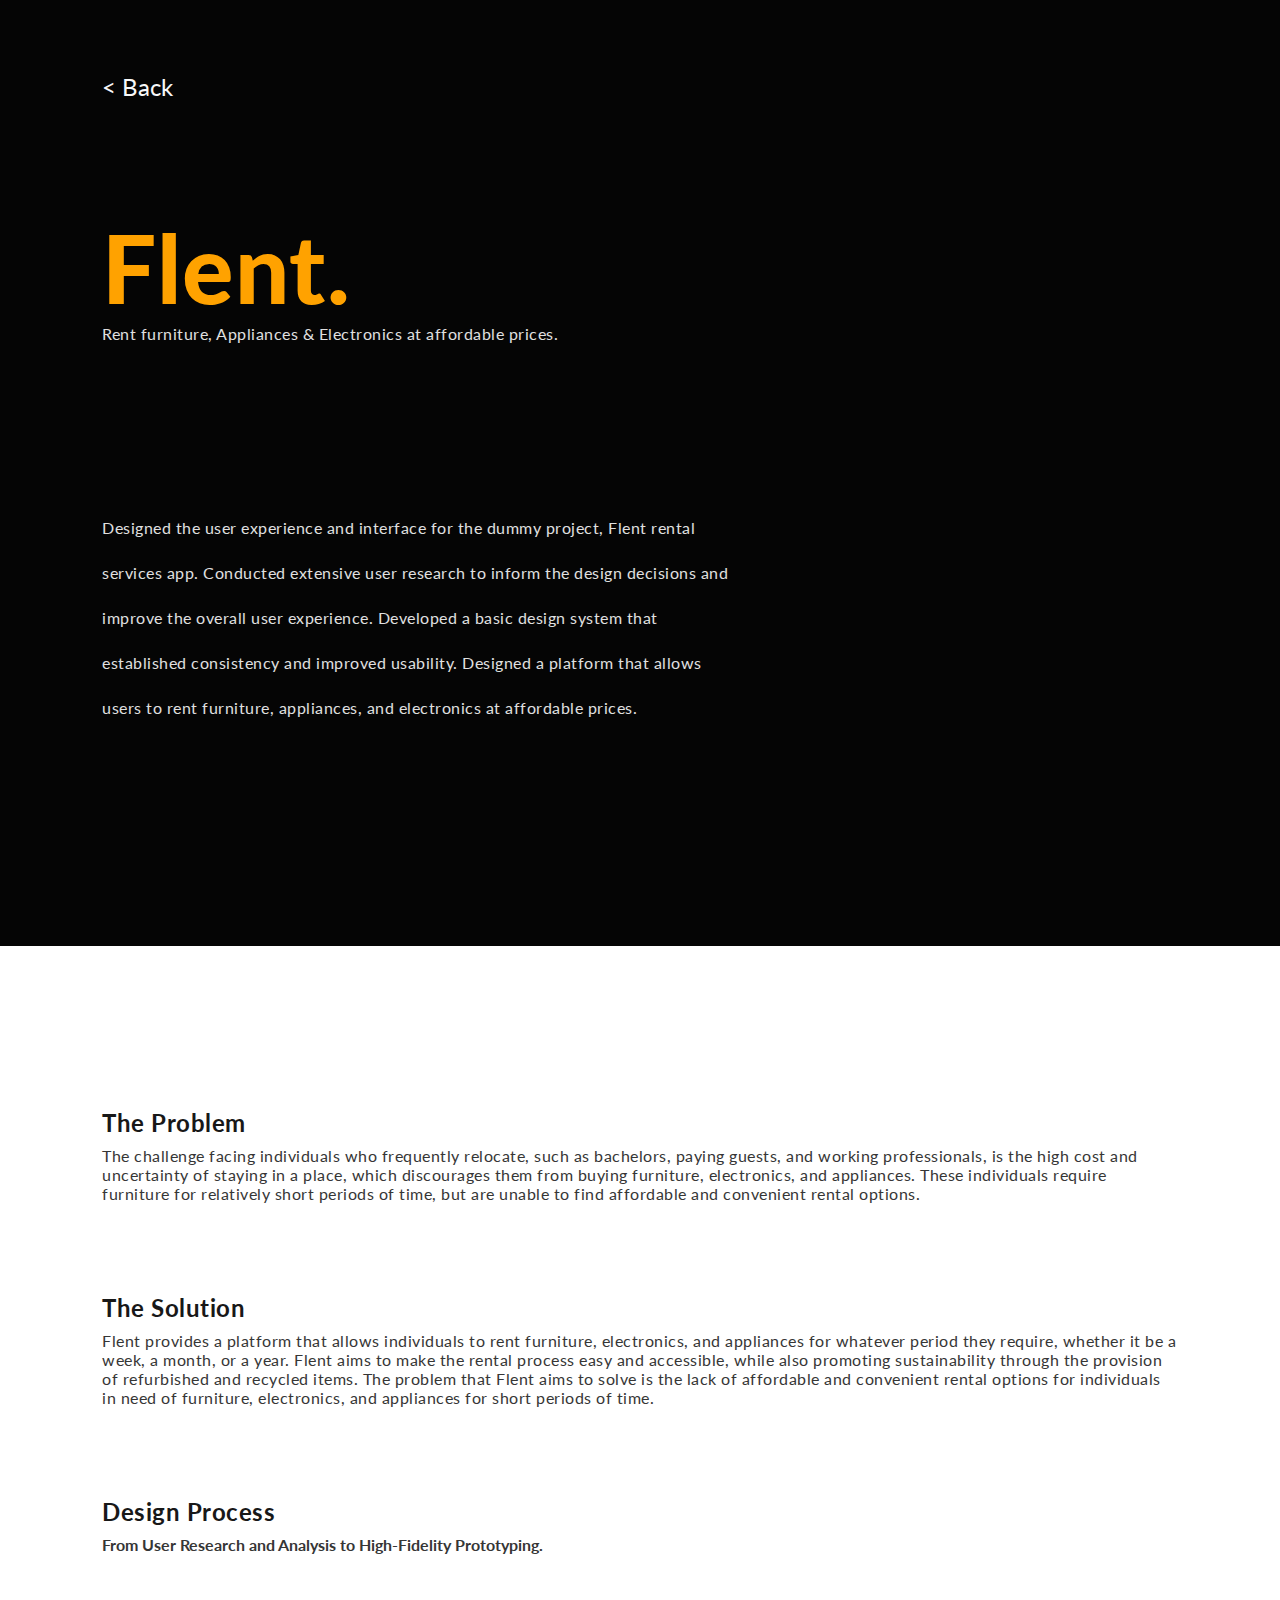
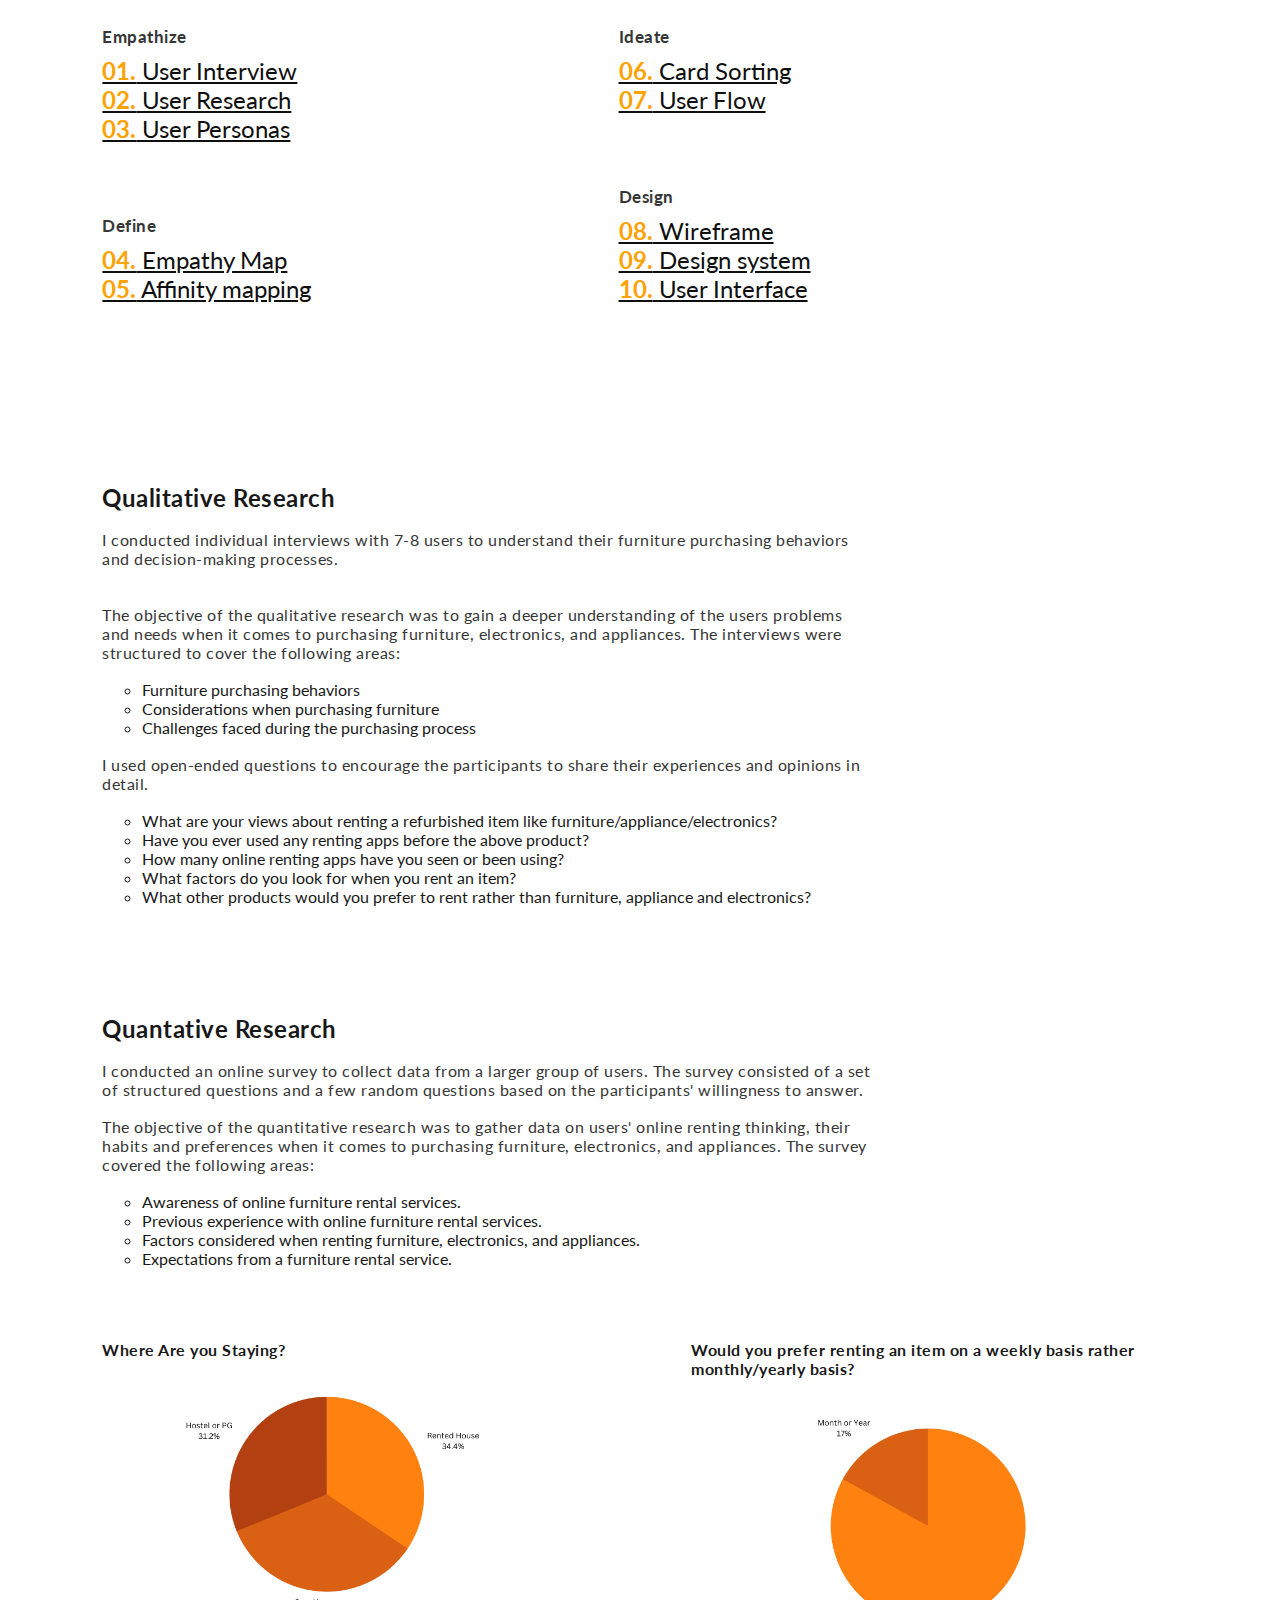
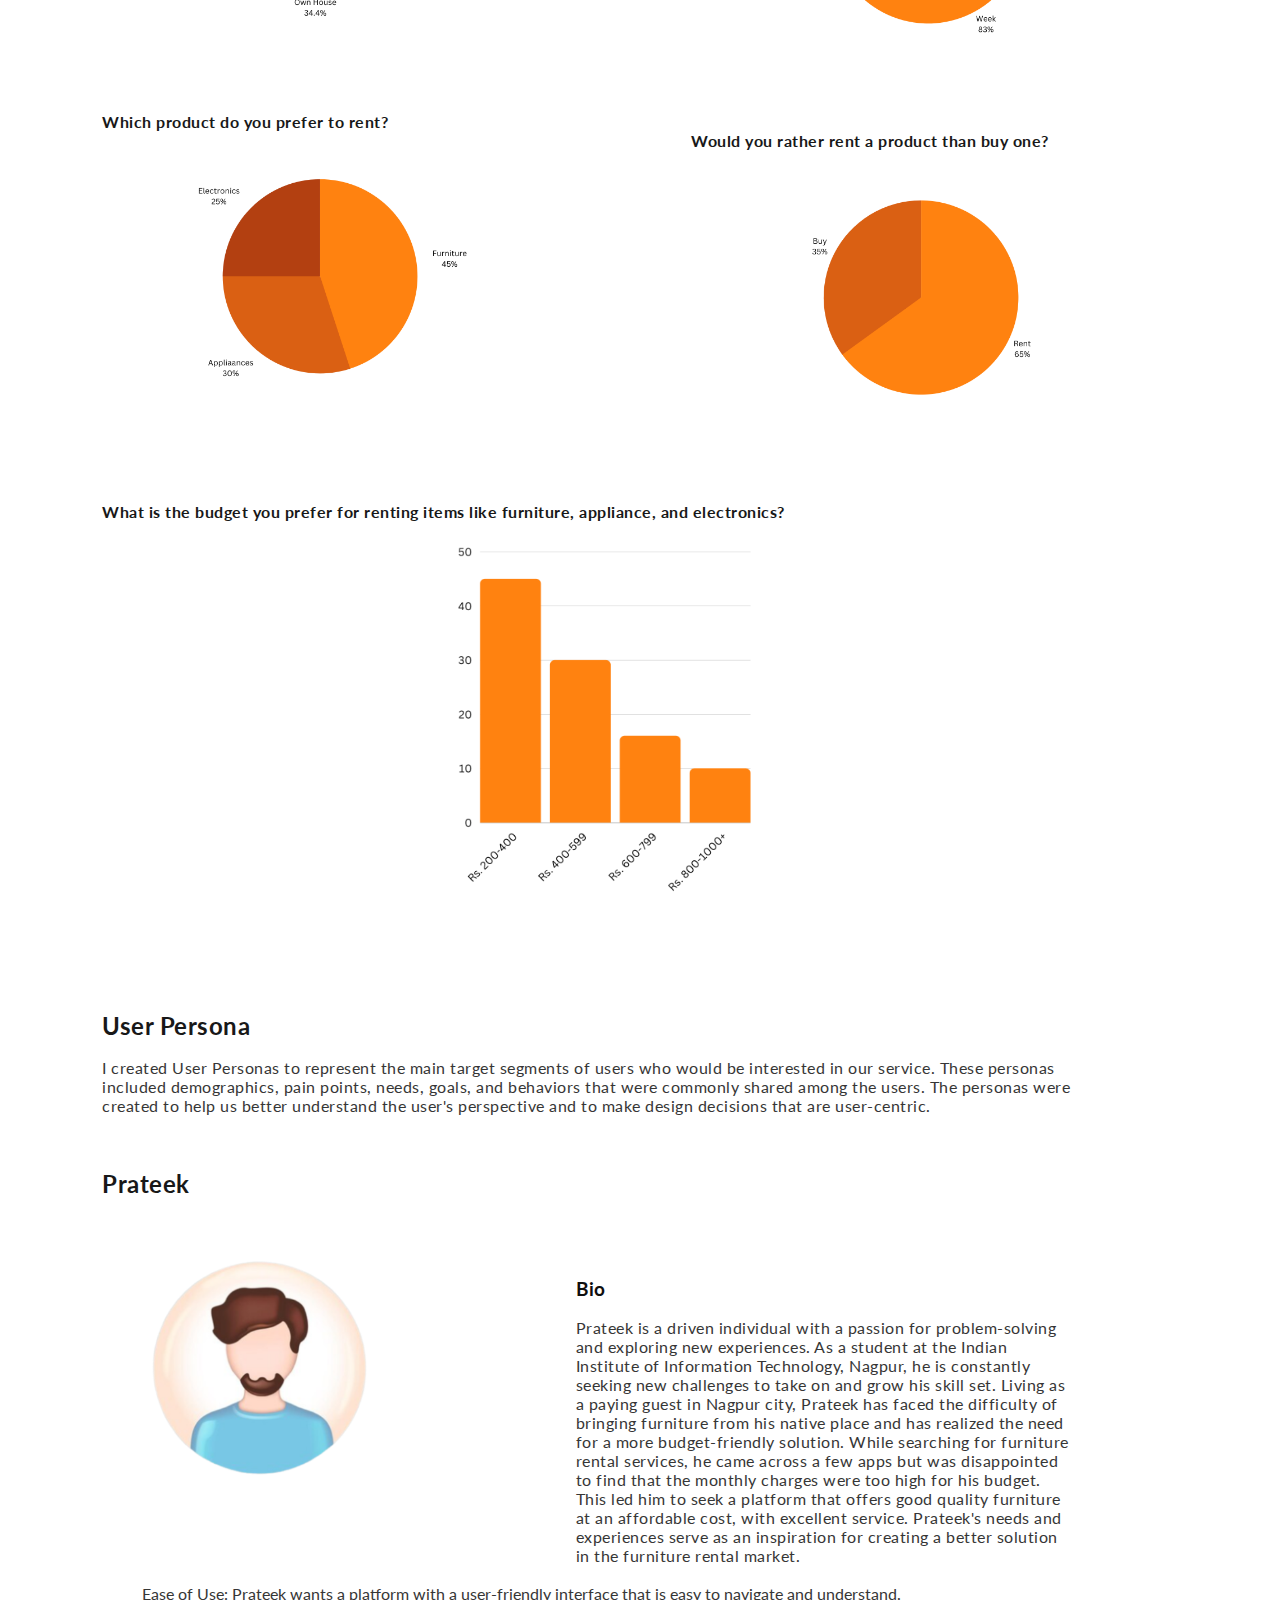
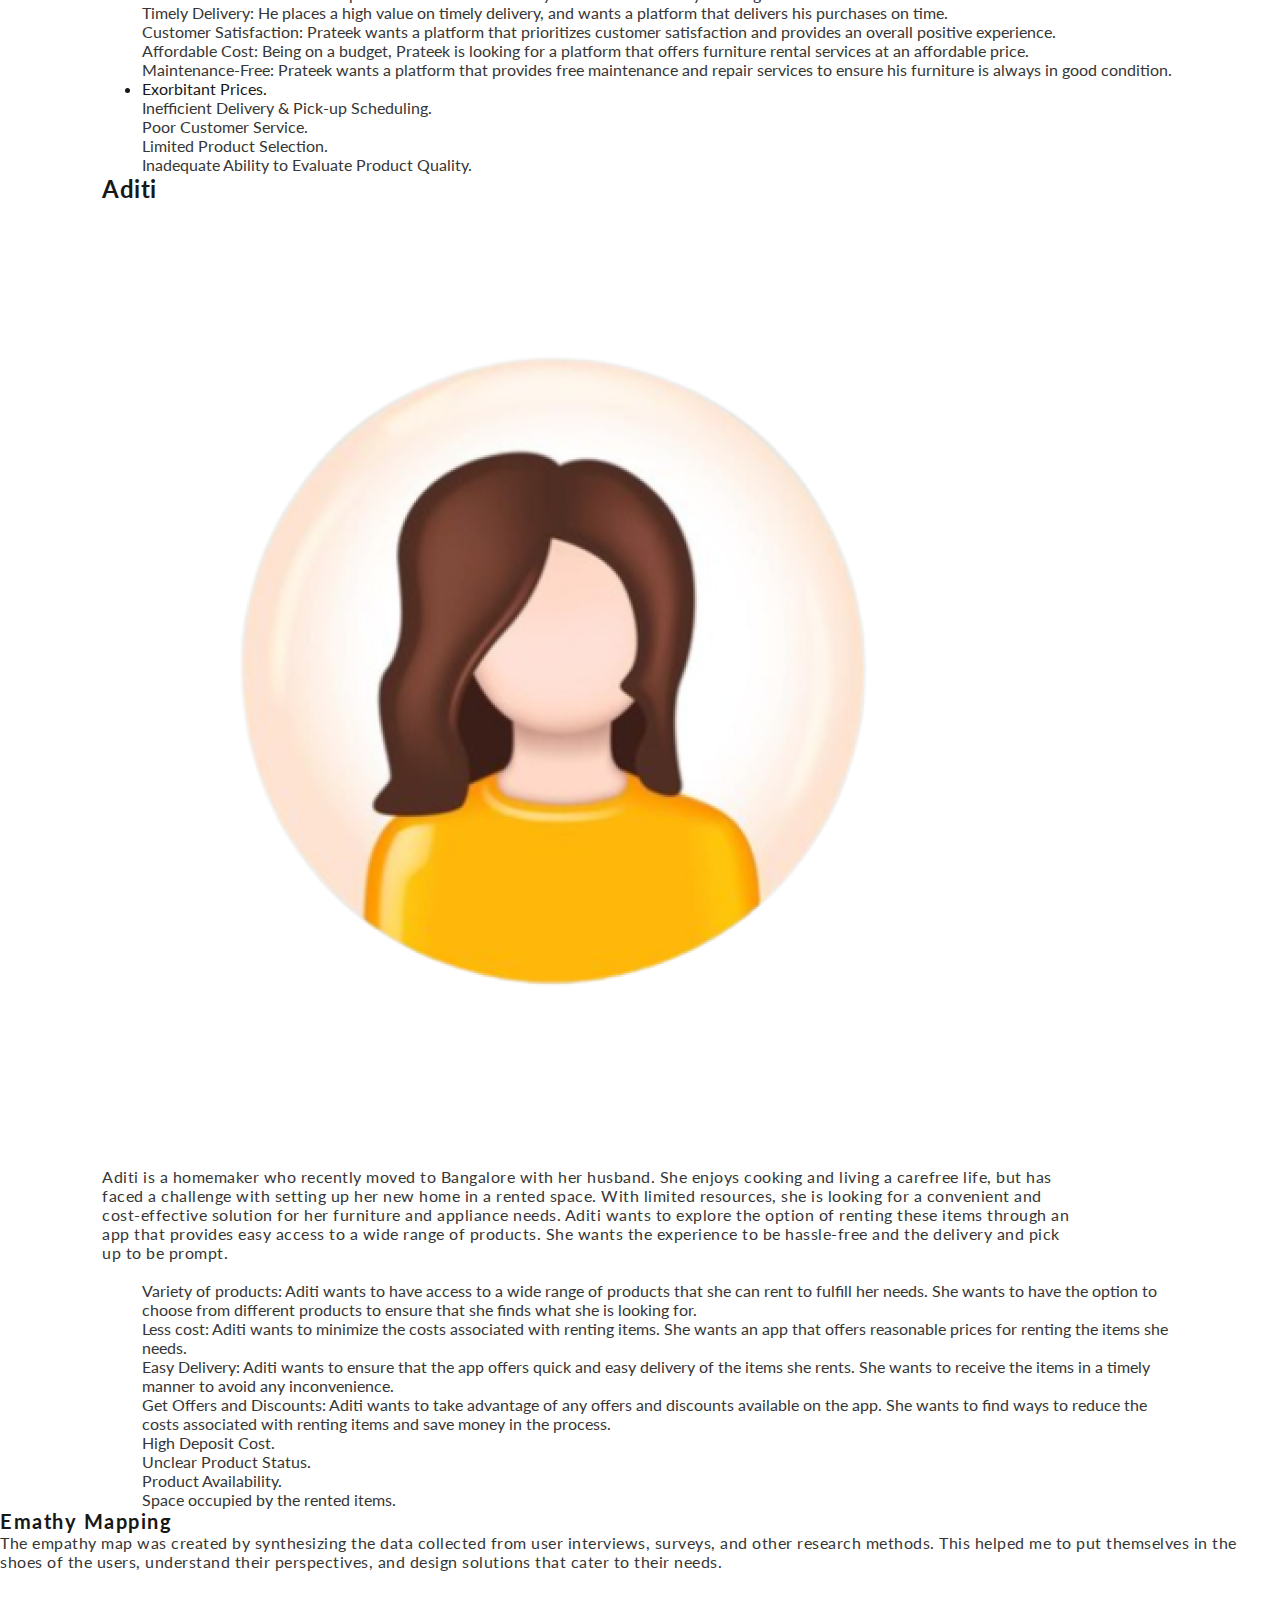
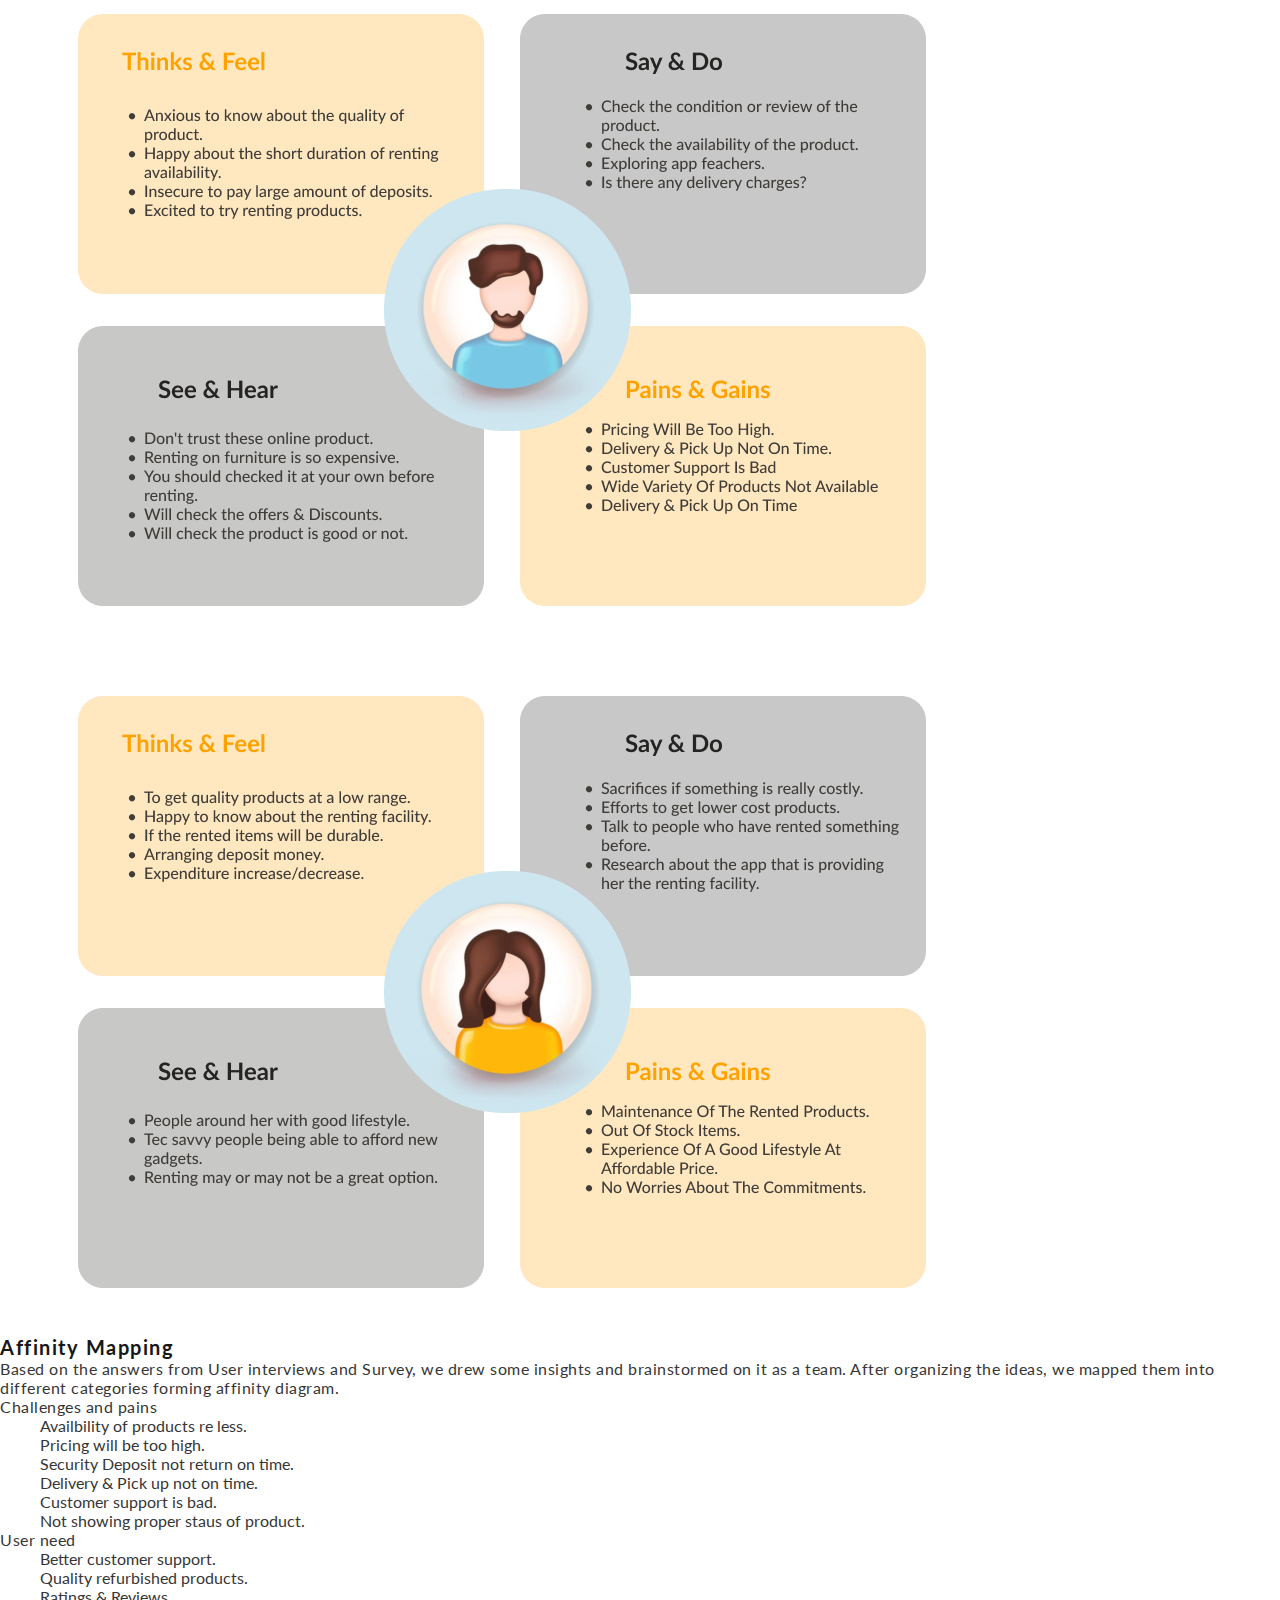
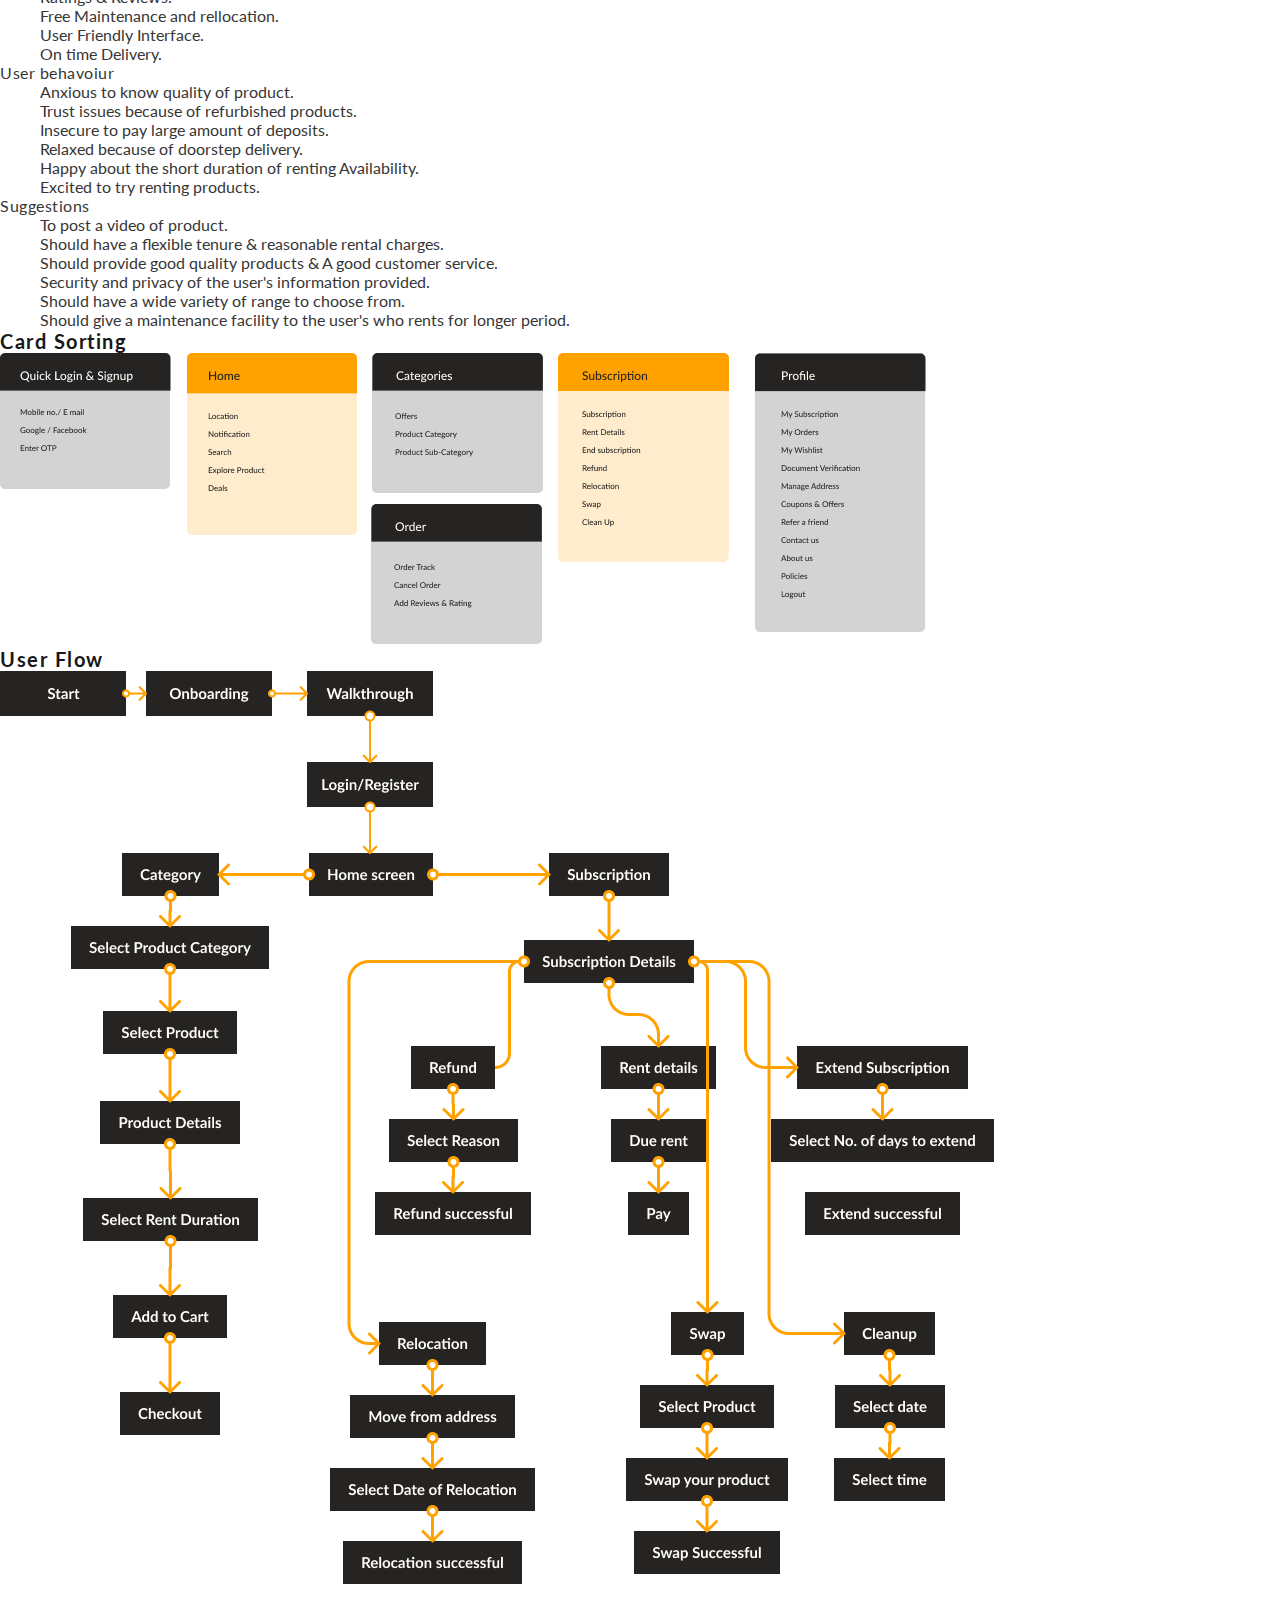
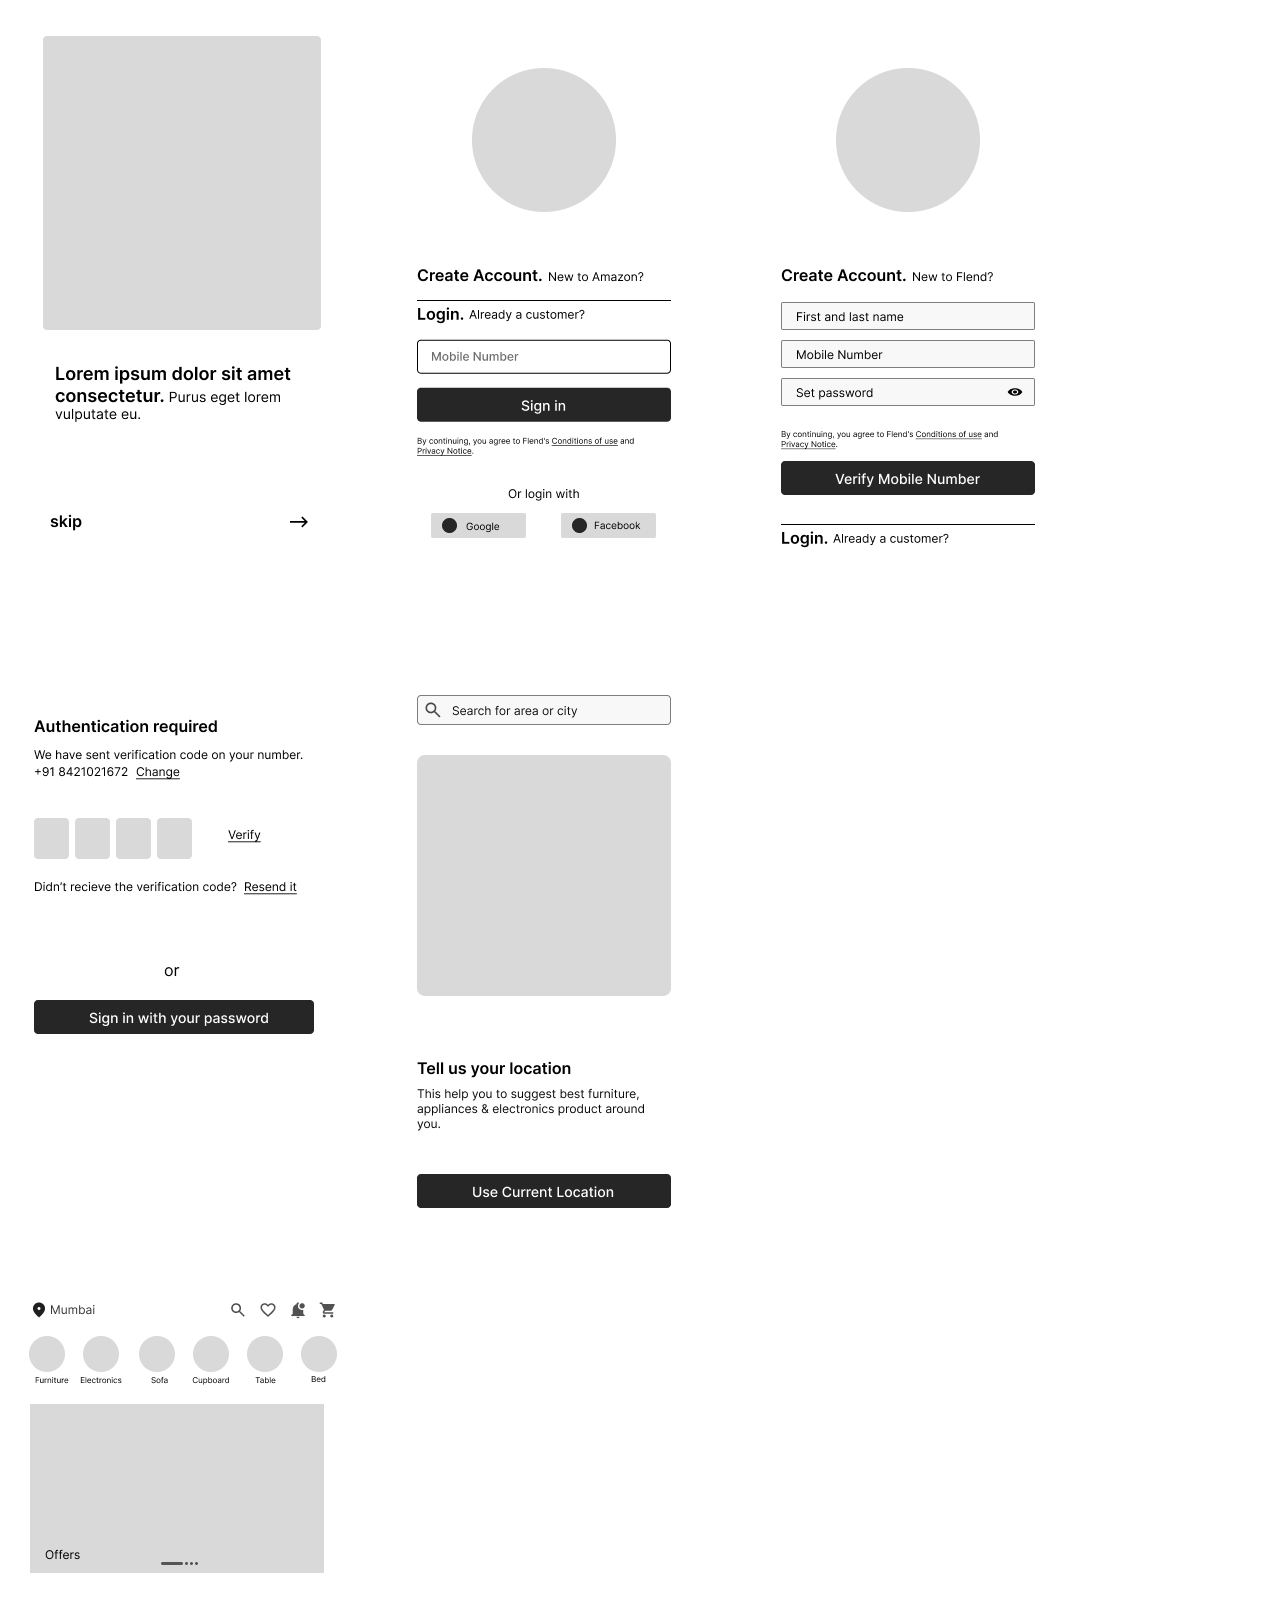
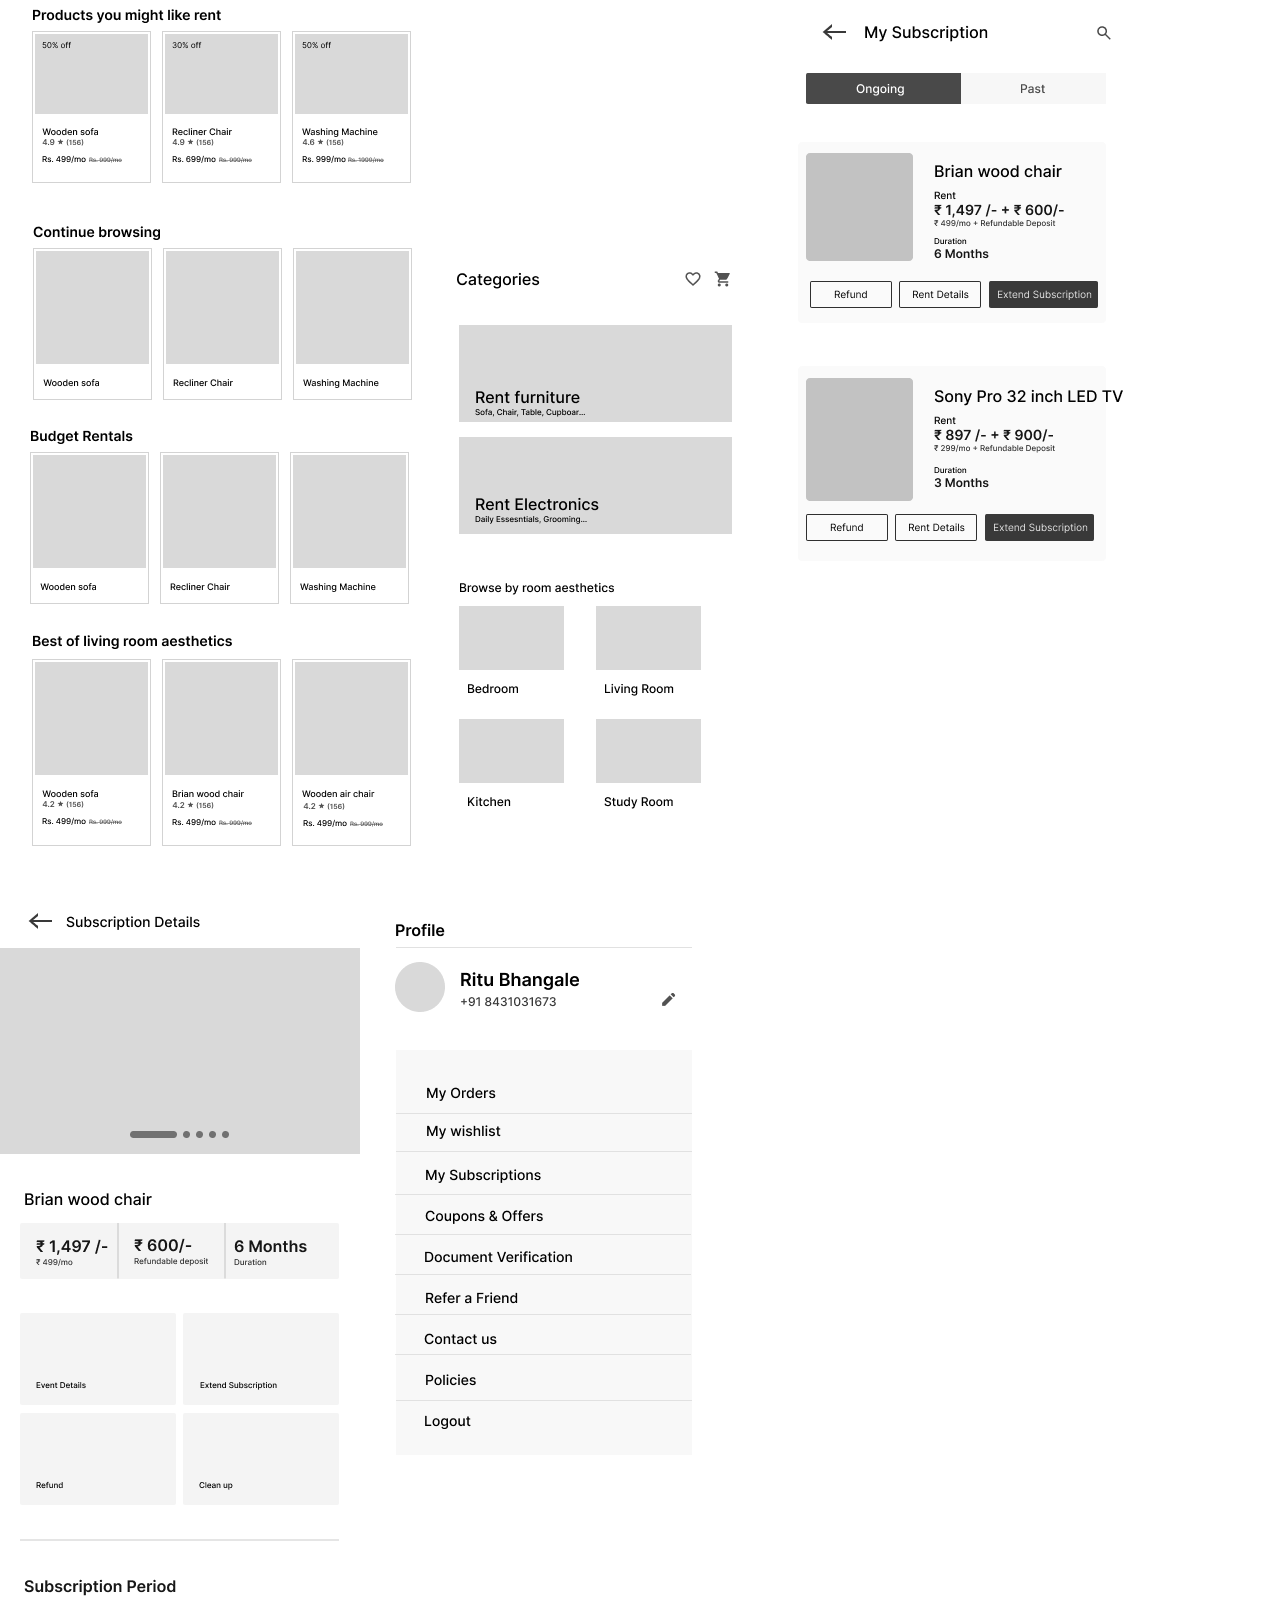
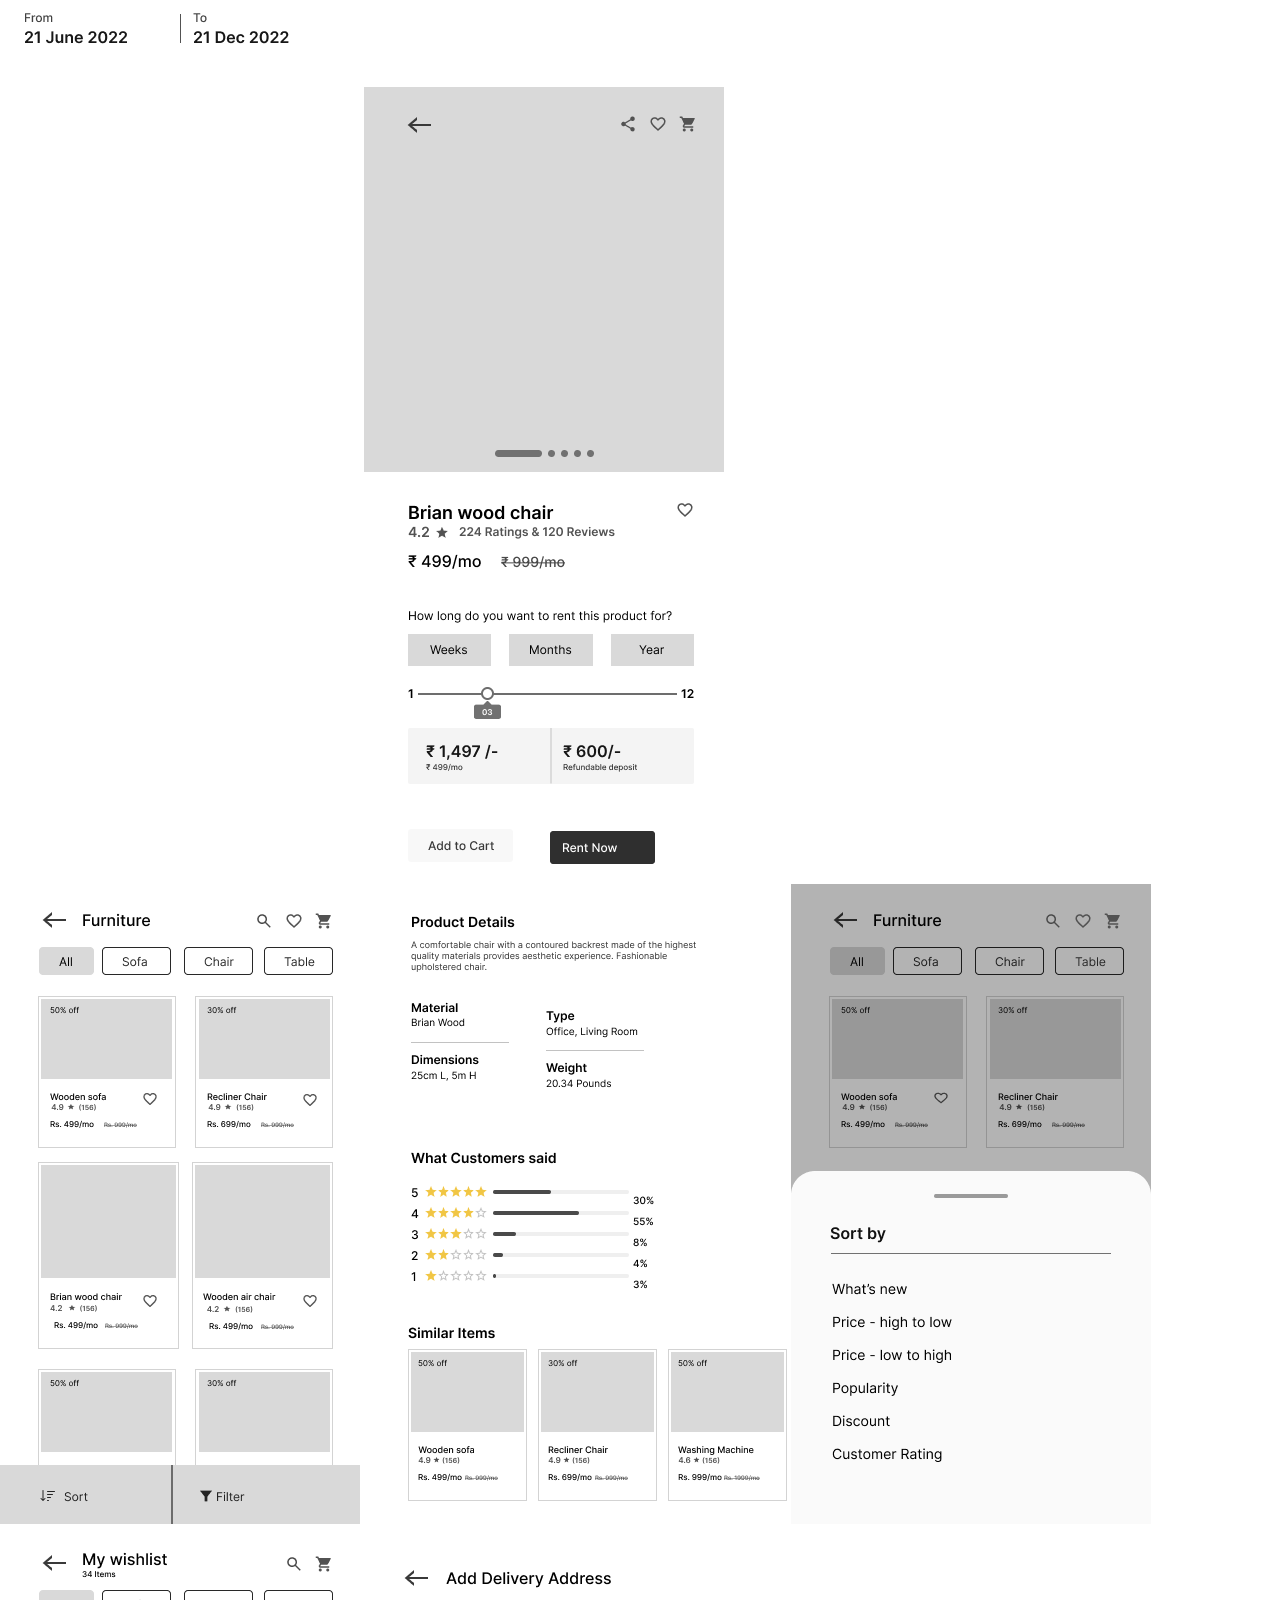
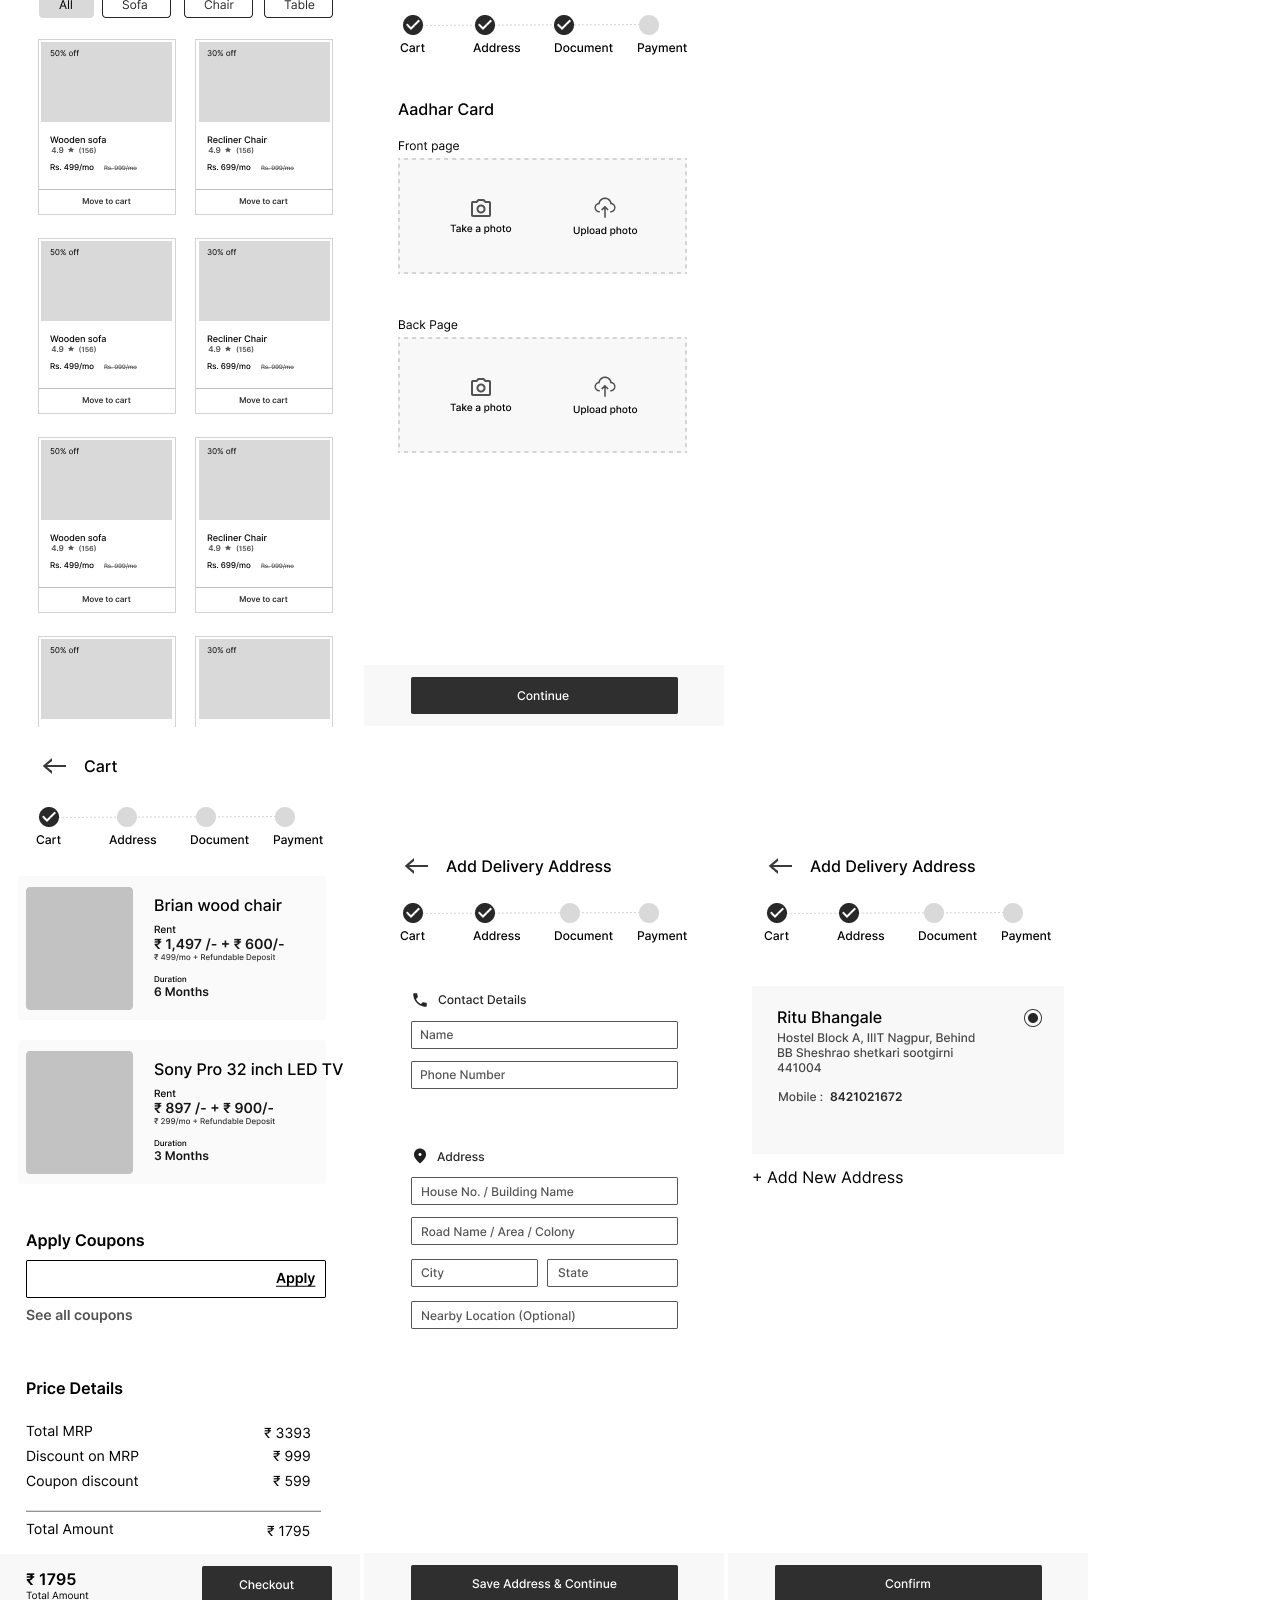
==== flent.html @ 94f2632c "Initial" ====
<!DOCTYPE html>
<html lang="en">
  <head>
    <meta charset="UTF-8" />
    <meta http-equiv="X-UA-Compatible" content="IE=edge" />
    <meta name="viewport" content="width=device-width, initial-scale=1.0" />
    <title>Flent</title>
    <link rel="stylesheet" href="flent.css">
  </head>
  <body>
    <div class="flent-intro">
      <a href="index.html"> < Back</a>
      <h1>Flent.</h1>
    <p>Rent furniture, Appliances & Electronics at affordable prices.</p>
    <p class="big-intro">
      Designed the user experience and interface for the dummy project, Flent
      rental services app. Conducted extensive user research to inform the
      design decisions and improve the overall user experience. Developed a
      basic design system that established consistency and improved usability.
      Designed a platform that allows users to rent furniture, appliances, and
      electronics at affordable prices.
    </p>
    </div>

    <div class="problem-statement">
      <h3>The Problem</h3>
      <p>
        The challenge facing individuals who frequently relocate, such as
        bachelors, paying guests, and working professionals, is the high cost
        and uncertainty of staying in a place, which discourages them from
        buying furniture, electronics, and appliances. These individuals require
        furniture for relatively short periods of time, but are unable to find
        affordable and convenient rental options.
      </p>
    </div>
    <div class="solution">
      <h3>The Solution</h3>
      <p>
        Flent provides a platform that allows individuals to rent furniture,
        electronics, and appliances for whatever period they require, whether it
        be a week, a month, or a year. Flent aims to make the rental process
        easy and accessible, while also promoting sustainability through the
        provision of refurbished and recycled items. The problem that Flent aims
        to solve is the lack of affordable and convenient rental options for
        individuals in need of furniture, electronics, and appliances for short
        periods of time.
      </p>
    </div>
    <div class="process">
      <h3>
        Design Process
      </h3>
      <h4>From User Research and Analysis to High-Fidelity
        Prototyping.</h4>

      <div class="process-in">
        <div class="process-left">
          <p>Empathize</p>
        <div class="empathize pro">
          <a href="#user-research"><span>01.</span> User Interview</a>
        <a href="#user-research"><span>02.</span> User Research</a>
        <a href="#user-persona"><span>03.</span> User Personas</a>
        </div>
        <p>Define</p>
        <div class="define pro">
          <a href="#empathy-map"><span>04.</span> Empathy Map</a>
        <a href="#affinity"><span>05.</span> Affinity mapping</a>
        </div>
        </div>
        <div class="process-right">
          <p>Ideate</p>
        <div class="ideate pro">
          <a href="#card-sorting"><span>06.</span> Card Sorting</a>
        <a href="#user-flow"><span>07.</span> User Flow</a>
        </div>
        <!-- <a href="">Information Architecture</a> -->
        <p>Design</p>
        <div class="design pro">
          <a href="#wireframe"><span>08.</span> Wireframe</a>
        <a href="#system"><span>09.</span> Design system</a>
        <a href="#ui"><span>10.</span> User Interface</a>
        </div>
        </div>
      </div>
      <!-- <p>Test</p>
      <a href="">Usability Testing</a> -->
    </div>

    <div class="user-research" id="user-research">
      <div class="qualitative-research">
        <h3>Qualitative Research</h3>
        <p>
          I conducted individual interviews with 7-8 users to understand their
          furniture purchasing behaviors and decision-making processes.
        </p>
        <br>
        <p>
          The objective of the qualitative research was to gain a deeper
          understanding of the users problems and needs when it comes to
          purchasing furniture, electronics, and appliances. The interviews were
          structured to cover the following areas:
        </p>
        <ul>
          <li>Furniture purchasing behaviors</li>
          <li>Considerations when purchasing furniture</li>
          <li>Challenges faced during the purchasing process</li>
        </ul>
        <p>
          I used open-ended questions to encourage the participants to share
          their experiences and opinions in detail.
        </p>
        <ul>
          <li>What are your views about renting a refurbished item like
          furniture/appliance/electronics?</li>
          <li>Have you ever used any renting apps before the above product?</li>
          <li>How many online renting apps have you seen or been using?</li>
          <li>What factors do you look for when you rent an item?</li>
          <li>What other products would you prefer to rent rather than furniture, appliance and electronics?</li>
        </ul>
        
      </div>
      <div class="quantative-research">
        <h3>Quantative Research</h3>
        <p>
          I conducted an online survey to collect data from a larger group of
          users. The survey consisted of a set of structured questions and a few
          random questions based on the participants' willingness to answer.
        </p>
        <p>
          The objective of the quantitative research was to gather data on
          users' online renting thinking, their habits and preferences when it
          comes to purchasing furniture, electronics, and appliances. The survey
          covered the following areas:
        </p>
        <ul>
          <li>Awareness of online furniture rental services.</li>
          <li>Previous experience with online furniture rental services.</li>
          <li>Factors considered when renting furniture, electronics, and
            appliances.</li>
          <li>Expectations from a furniture rental service.</li>
        </ul>
        <div class="stats">
          <div class="first-stats">
            <div class="q1">
              <h3>Where Are you Staying?</h3>
              <img src="Graph/stay.png" alt="">
            </div>
            <div class="q2">
              <h3>Which product do you prefer to rent?</h3>
              <img src="Graph/rent.png" alt="">
            </div>
          </div>
          <div class="second-stats">
            <div class="q3">
              <h3>
                Would you prefer renting an item on a weekly basis rather
                monthly/yearly basis?
              </h3>
              <img src="Graph/week.png" alt="">
            </div>
            <div class="q4">
              <h3>Would you rather rent a product than buy one?</h3>
              <img src="Graph/one.png" alt="">
            </div>
          </div>
        </div>
          <div class="third-stats">
            <div class="q5">
              <h3>
                What is the budget you prefer for renting items like furniture,
                appliance, and electronics?
              </h3>
            </div>
            <div class="q5 barchart">
              <img
                src="barchart.png" alt="Bar Chart"
              />
            </div>
          </div>
      </div>
      <div class="user-persona" id="#user-persona">
        <h3>User Persona</h3>
        <p>
          I created User Personas to represent the main target segments of users
          who would be interested in our service. These personas included
          demographics, pain points, needs, goals, and behaviors that were
          commonly shared among the users. The personas were created to help us
          better understand the user's perspective and to make design decisions
          that are user-centric.
        </p>

        <div class="prateek-user">
          <div class="pratik-bio">
            <div class="profile-prateek">
              <h3>Prateek</h3>
            <img src="prateek.png" alt="Prateek" />
            </div>
            <div class="bio">
              <h4>Bio</h4>
              <p>
                Prateek is a driven individual with a passion for problem-solving
                and exploring new experiences. As a student at the Indian
                Institute of Information Technology, Nagpur, he is constantly
                seeking new challenges to take on and grow his skill set. Living
                as a paying guest in Nagpur city, Prateek has faced the difficulty
                of bringing furniture from his native place and has realized the
                need for a more budget-friendly solution. While searching for
                furniture rental services, he came across a few apps but was
                disappointed to find that the monthly charges were too high for
                his budget. This led him to seek a platform that offers good
                quality furniture at an affordable cost, with excellent service.
                Prateek's needs and experiences serve as an inspiration for
                creating a better solution in the furniture rental market.
              </p>
            </div>
          </div>
          <div class="prateek-goals">
            <h4>Goals</h4>
            <ul>
              <span>Ease of Use:</span>
              Prateek wants a platform with a user-friendly interface that is
              easy to navigate and understand.
            </ul>
            <ul>
              <span>Timely Delivery:</span>
              He places a high value on timely delivery, and wants a platform
              that delivers his purchases on time.
            </ul>
            <ul>
              <span>Customer Satisfaction:</span>
              Prateek wants a platform that prioritizes customer satisfaction
              and provides an overall positive experience.
            </ul>
            <ul>
              <span>Affordable Cost:</span>
              Being on a budget, Prateek is looking for a platform that offers
              furniture rental services at an affordable price.
            </ul>
            <ul>
              <span>Maintenance-Free:</span>
              Prateek wants a platform that provides free maintenance and repair
              services to ensure his furniture is always in good condition.
            </ul>
          </div>
          <div class="pain-prateek">
            <ul>
              <li>Exorbitant Prices.</li>
            </ul>
            <ul>
              Inefficient Delivery & Pick-up Scheduling.
            </ul>
            <ul>
              Poor Customer Service.
            </ul>
            <ul>
              Limited Product Selection.
            </ul>
            <ul>
              Inadequate Ability to Evaluate Product Quality.
            </ul>
          </div>
        </div>
        <div class="aditi-user">
          <h3>Aditi</h3>
          <img src="aditi.png" alt="Aditi" />
          <div class="bio">
            <h4>Bio</h4>
            <p>
                Aditi is a homemaker who recently moved to Bangalore with her husband. She enjoys cooking and living a carefree life, but has faced a challenge with setting up her new home in a rented space. With limited resources, she is looking for a convenient and cost-effective solution for her furniture and appliance needs. Aditi wants to explore the option of renting these items through an app that provides easy access to a wide range of products. She wants the experience to be hassle-free and the delivery and pick up to be prompt.
            </p>
          </div>
          <div class="aditi-goals">
            <h4>Goals</h4>
            <ul>
              <span>Variety of products: </span>
              Aditi wants to have access to a wide range of products that she can rent to fulfill her needs. She wants to have the option to choose from different products to ensure that she finds what she is looking for.
            </ul>
            <ul>
              <span>Less cost:</span>
              Aditi wants to minimize the costs associated with renting items. She wants an app that offers reasonable prices for renting the items she needs.
            </ul>
            <ul>
              <span>Easy Delivery: </span>
              Aditi wants to ensure that the app offers quick and easy delivery of the items she rents. She wants to receive the items in a timely manner to avoid any inconvenience.
            </ul>
            <ul>
              <span>Get Offers and Discounts: </span>
              Aditi wants to take advantage of any offers and discounts available on the app. She wants to find ways to reduce the costs associated with renting items and save money in the process.
            </ul>
          </div>
          <div class="pain-aditi">
            <ul>
                High Deposit Cost.
            </ul>
            <ul>
                Unclear Product Status.
            </ul>
            <ul>
                Product Availability.
            </ul>
            <ul>
                Space occupied by the rented items.
            </ul>
          </div>
        </div>
      </div>
    </div>
    <div class="define">
        <div class="emathy-mapping" id="#empathy-map">
            <h3>Emathy Mapping</h3>
            <p>
                The empathy map was created by synthesizing the data collected from user interviews, surveys, and other research methods. This helped me to put themselves in the shoes of the users, understand their perspectives, and design solutions that cater to their needs.
            </p>
            <div class="prateek-emathy">
                <img src="prateek-emathy.png" alt="emathy mapping prateek">
            </div>
            <div class="aditi-emathy">
                <img src="aditi emathy.png" alt="emathy mapping aditi">
            </div>
        </div>
        <div class="affinity-mapping" id="affinity">
            <h3>Affinity Mapping</h3>
            <p>Based on the answers from User interviews and Survey, we drew some insights and brainstormed on it as a team. After organizing the ideas, we mapped them into different categories forming affinity diagram.</p>
            <div class="affinity-top">
                <div class="challenges">
                    <p><span>Challenges and pains</span></p>
                <ul>Availbility of products re less.</ul>
                <ul>Pricing will be too high.</ul>
                <ul>Security Deposit not return on time.</ul>
                <ul>Delivery & Pick up not on time.</ul>
                <ul>Customer support is bad.</ul>
                <ul>Not showing proper staus of product.</ul>
                </div>
                <div class="user-need">
                    <p><span>User need</span></p>
                <ul>Better customer support.</ul>
                <ul>Quality refurbished products.</ul>
                <ul>Ratings & Reviews.</ul>
                <ul>Free Maintenance and rellocation.</ul>
                <ul>User Friendly Interface.</ul>
                <ul>On time Delivery.</ul>
                </div>
                <div class="user-behavoiur">
                    <p><span>User behavoiur</span></p>
                <ul>Anxious to know quality of product.</ul>
                <ul>Trust issues because of refurbished products.</ul>
                <ul>Insecure to pay large amount of deposits.</ul>
                <ul>Relaxed because of doorstep delivery.</ul>
                <ul>Happy about the short duration of renting Availability.</ul>
                <ul>Excited to try renting products.</ul>
                </div>
                <div class="suggestions">
                    <p><span>Suggestions</span></p>
                <ul>To post a video of product.</ul>
                <ul>Should have a flexible tenure & reasonable rental charges.</ul>
                <ul>Should provide good quality products & A good customer service.</ul>
                <ul>Security and privacy of the user's information provided.</ul>
                <ul>Should have a wide variety of range to choose from.</ul>
                <ul>Should give a maintenance facility to the user's who rents for longer period.</ul>
                </div>
            </div>
        </div>
    </div>
    <div class="ideate">
        <div class="card-sorting" id="card-sorting">
            <h3>Card Sorting</h3>
            <img src="card-sorting.png" alt="">
        </div>
        <div class="user-flow" id="user-flow">
            <h3>User Flow</h3>
            <img src="Userflow.png" alt="Userflow">
        </div>
    </div>
    <div class="design">
        <div class="wireframe" id="wireframe"></div>
        <div class="first-wireframe">
            <img src="Wireframe/1st/wireframe - Onboarding-1.png" alt="">
            <img src="Wireframe/1st/wireframe - login.png" alt="">
            <img src="Wireframe/1st/wireframe - Sign up.png" alt="">
            <img src="Wireframe/1st/wireframe - verification code.png" alt="">
            <img src="Wireframe/1st/wireframe - Location.png" alt="">
        </div>
        <div class="second-wireframe">
            <img src="Wireframe/2nd/wireframe - Home.png" alt="">
            <img src="Wireframe/2nd/wireframe - Categories.png" alt="">
            <img src="Wireframe/2nd/wireframe - Subscription.png" alt="">
            <img src="Wireframe/2nd/wireframe - Subscription Details.png" alt="">
            <img src="Wireframe/2nd/wireframe - Profile.png" alt="">
        </div>
        <div class="third-wireframe">
            <img src="Wireframe/3rd/wireframe - Furniture.png" alt="">
            <img src="Wireframe/3rd/wireframe - Product details.png" alt="">
            <img src="Wireframe/3rd/wireframe - Sort.png" alt="">
            <img src="Wireframe/3rd/wireframe - Wishtlist.png" alt="">
            <img src="Wireframe/3rd/wireframe - Document Verification.png" alt="">
        </div>
        <div class="fourth-wireframe">
            <img src="Wireframe/4th/wireframe - Cart.png" alt="">
            <img src="Wireframe/4th/wireframe - Delivery Address.png" alt="">
            <img src="Wireframe/4th/wireframe - Delivery Address-1.png" alt="">
            <img src="Wireframe/4th/wireframe - Payment.png" alt="">
            <img src="Wireframe/4th/wireframe - Order Placed.png" alt="">
        </div>
        <div class="system" id="system">

        </div>
        <div class="ui" id="ui">
            <h3>UI - Final user interface</h3>
            <div class="ui-first">
                <img src="UI/1st/Onboarding-1.png" alt="">
                <img src="UI/1st/Onboarding.png" alt="">
                <img src="UI/1st/Sign up.png" alt="">
                <img src="UI/1st/ui Profile.png" alt="">
                <img src="UI/1st/verification code.png" alt="">
            </div>
            <div class="ui-second">
                <img src="UI/2nd/ui Home.png" alt="">
                <img src="UI/2nd/ui Furniture.png" alt="">
                <img src="ui/2nd/ui Product details.png" alt="">
                <img src="UI/2nd/ui Categories.png" alt="">
                <img src="ui/2nd/ui Subscription Details.png" alt="">
            </div>
            <div class="ui-third">
                <img src="UI/3rd/ui Clean up.png" alt="">
                <img src="UI/3rd/ui Subscription.png" alt="">
                <img src="ui/3rd/ui Wishtlist.png" alt="">
            </div>
        </div>
    </div>
  </body>
</html>
---- flent.css ----
@import url('https://fonts.googleapis.com/css2?family=Lato:ital,wght@0,100;0,300;0,400;0,700;0,900;1,100;1,300;1,400;1,700;1,900&display=swap');

body{
    margin: 0;
    background-color: FFFEFB;
    color: white;
    font-family: 'Lato', sans-serif;
    scroll-behavior: smooth;
}
*{
    margin: 0;
}

:root {
    --greyOne: #0f0f0f;
    --greyTwo: #181818;
    --greyThree: #363636;
    --greyFour: #ececec;
    --orange: #FFA200;
    --greyGradient: linear-gradient(180deg, #212121 0%, rgba(33, 33, 33, 0.4) 100%);

    --backdrop-filter: blur(20px);
    --border-radius-button: 4px;
    --border-radius-card: 10px;

    --font-size-heading: 2.25rem;
    --font-size-semibold: 2rem;
    --font-size-medium: 1.25rem;
    --font-size-text: 1rem;

    --font-weight-heading: 900;
    --font-weight-semibold: 700;
    --font-weight-medium: 400;
    --font-weight-text: 400;
}

h1{
    color: var(--greyOne);
    font-size: var(--font-size-heading);
    font-weight: var(--font-weight-heading);
    letter-spacing: 1.5px;
}
h2{
    color: var(--greyTwo);
    font-size: var(--font-size-semibold);
    font-weight: var(--font-weight-semibold);
    letter-spacing: 1.5px;
}
h3{
    color: var(--greyTwo);
    font-size: var(--font-size-medium);
    font-weight: var(--font-weight-semibold);
    letter-spacing: 1.5px;
}
p{
    color: var(--greyThree);
    font-size: var(--font-size-text);
    font-weight: var(--font-weight-text);
    letter-spacing: 0.5px;
}
a{
    color: var(--greyThree);
    text-decoration: none;
}
ul{
    color: var(--greyThree);
}
li{
    color: var(--greyTwo);
}
a:visited{
    color: var(--greyThree);
}
.flent-intro{
    background-color: rgb(5, 5, 5);
    color: #f8f8f8;
    padding-top: 8vh;
    padding-left: 8vw;
    padding-right: 8vw;
    padding-bottom: 24vh;
}
.flent-intro h1{
    color: #f8f8f8;
    margin-top: 12vh;
    font-size: 6rem;
    color: var(--orange);
}
.flent-intro p{
    color: #e0e0e0;
}
.flent-intro a{
    color: #f8f8f8;
    font-size: 1.5rem;
}
.flent-intro a:visited{
    color: #e0e0e0;
}
.flent-intro p.big-intro{
    margin-top: 18vh;
    width: 50vw;
    line-height: 5vh;
}
.problem-statement{
    margin-left: 8vw;
    margin-bottom: 10vh;
    margin-top: 18vh;
    margin-right: 8vw;
}
.problem-statement h3{
    margin-bottom: 1vh;
    letter-spacing: 0.5px;
    font-size: 1.5rem;
}
.solution{
    margin-left: 8vw;
    margin-bottom: 10vh;
    margin-top: 6vh;
    margin-right: 8vw;
}
.solution h3{
    margin-bottom: 1vh;
    letter-spacing: 0.5px;
    font-size: 1.5rem;
}
.process{
    margin-left: 8vw;
    margin-right: 8vw;
}
.process h3{
    margin-bottom: 1vh;
    letter-spacing: 0.5px;
    font-size: 1.5rem;
}
.process h4{
    color: var(--greyThree);
    margin-bottom: 8vh;
}
.process p{
    font-weight: 700;
    font-size: 1.05rem;
    margin-bottom: 1vh;
}
.pro{
    display: flex;
    flex-direction: column;
    margin-bottom: 8vh;
}
.process a{
    font-weight: 400;
    font-size: 1.5rem;
    color: var(--greyOne);
    text-decoration: underline;
}
.process a span{
    font-weight: 700;
    font-size: 1.5rem;
    color: var(--orange);
    text-decoration: none;
}
.process-in{
    display: flex;
}
.process-right{
    margin-left: 24vw;
}
.quantative-research, .qualitative-research{
    margin-left: 8vw;
    margin-right: 8vw;
    margin-top: 12vh;
}
.quantative-research h3, .qualitative-research h3{
    margin-bottom: 1vh;
    letter-spacing: 0.5px;
    font-size: 1.5rem;
    margin-bottom: 2vh;
}
.quantative-research p, .qualitative-research p{
    font-weight: 400;
    font-size: 1rem;
    width: 60vw;
    margin-top: 2vh;
}
.quantative-research ul, .qualitative-research ul{
    list-style: circle;
    color: var(--greyThree);
    font-weight: 400;
    font-size: 1rem;
    margin-top: 2vh;
}
.stats h3{
    font-size: 1rem;
    margin-top: 8vh;
}
.stats{
    display: flex;
}
.barchart img{
    width: 50vw;
    margin-left: 25vw;
}
.third-stats h3{
    font-size: 1rem;
    margin-top: 8vh;
}
.second-stats{
    margin-left: 10vw;
}
.user-persona{
    margin-left: 8vw;
    margin-top: 12vh;
    margin-right: 8vw;
}
.user-persona p{
    margin-right: 8vw;
}
.user-persona h3{
    margin-bottom: 1vh;
    letter-spacing: 0.5px;
    font-size: 1.5rem;
    margin-bottom: 2vh;
}
.pratik-bio{
    display: flex;
    margin-top: 6vh;
}
.pratik-bio img{
    width: 25vw;
    margin-right: 12vw;
}
.pratik-bio h4{
    margin-top: 12vh;
    color: #0f0f0f;
    font-size: 1.2rem;
    margin-bottom: 2vh;
}
.stats img{
    width: 36vw;
}
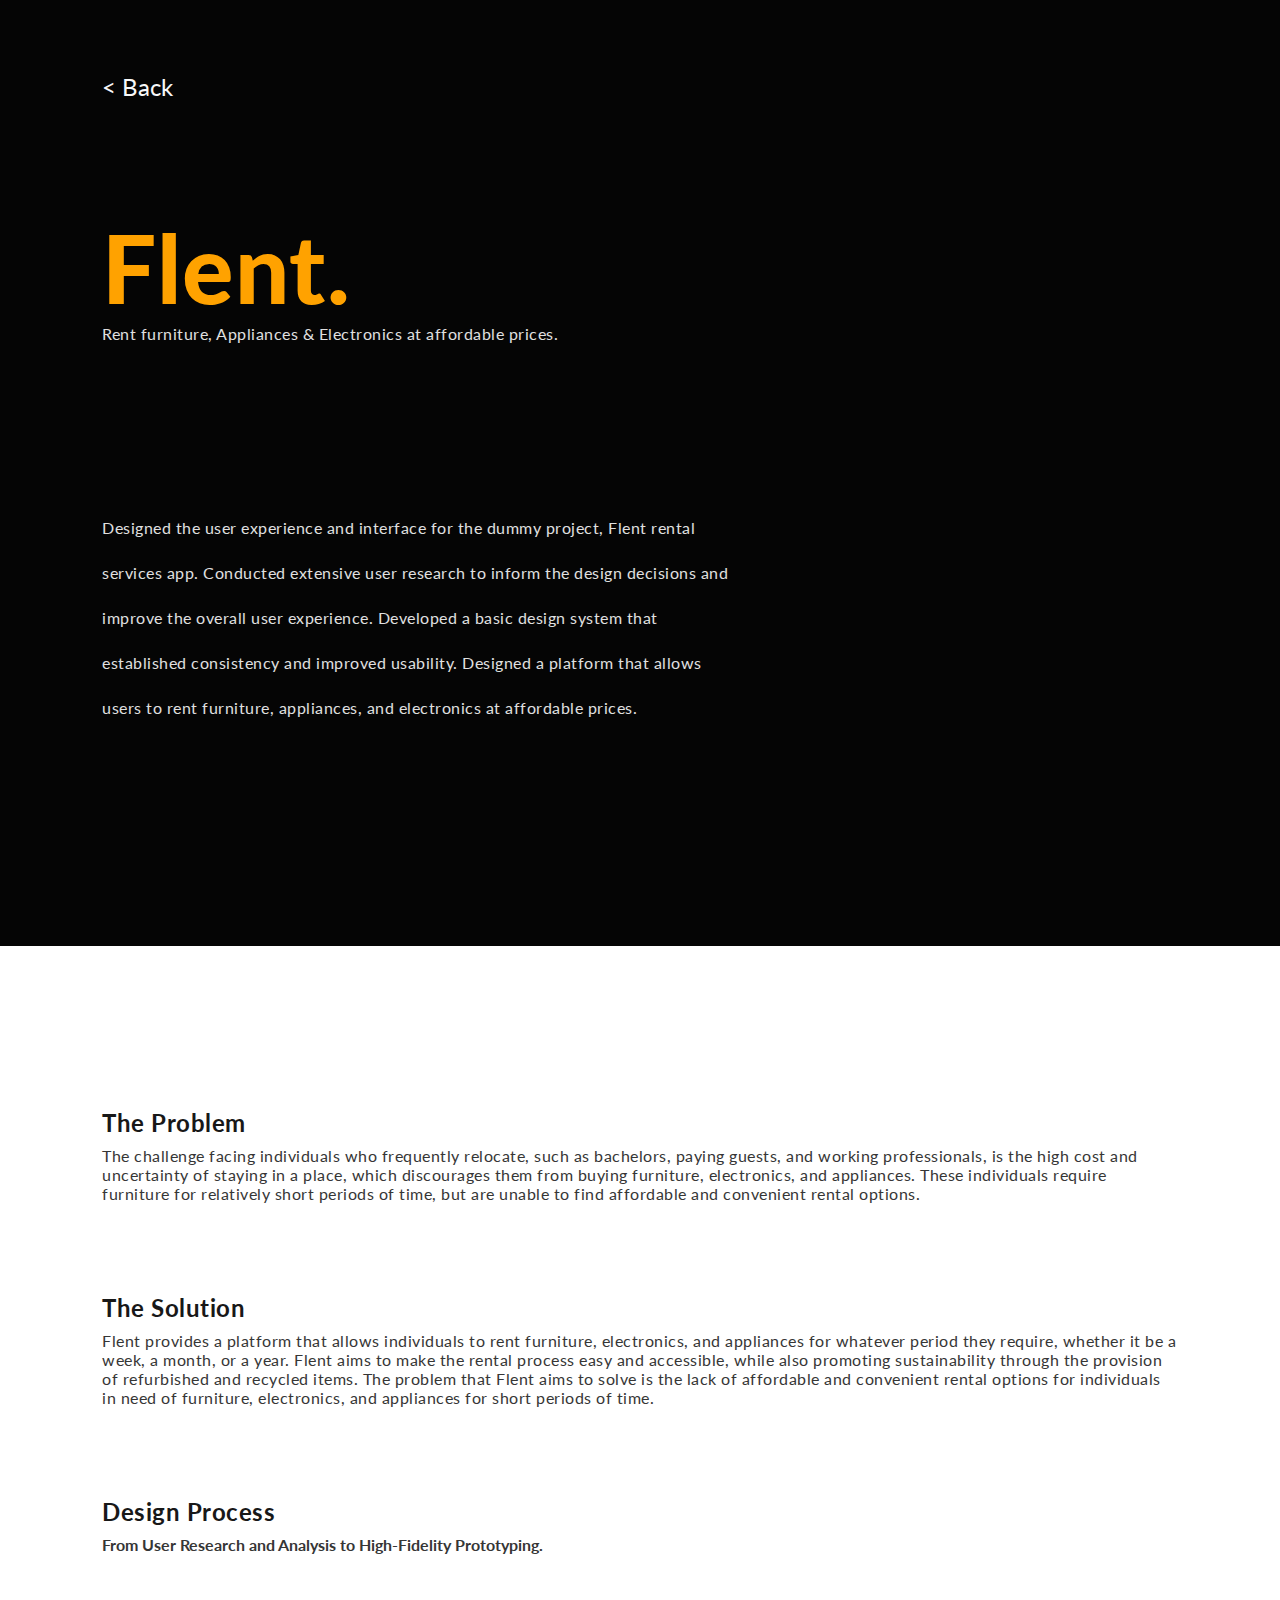
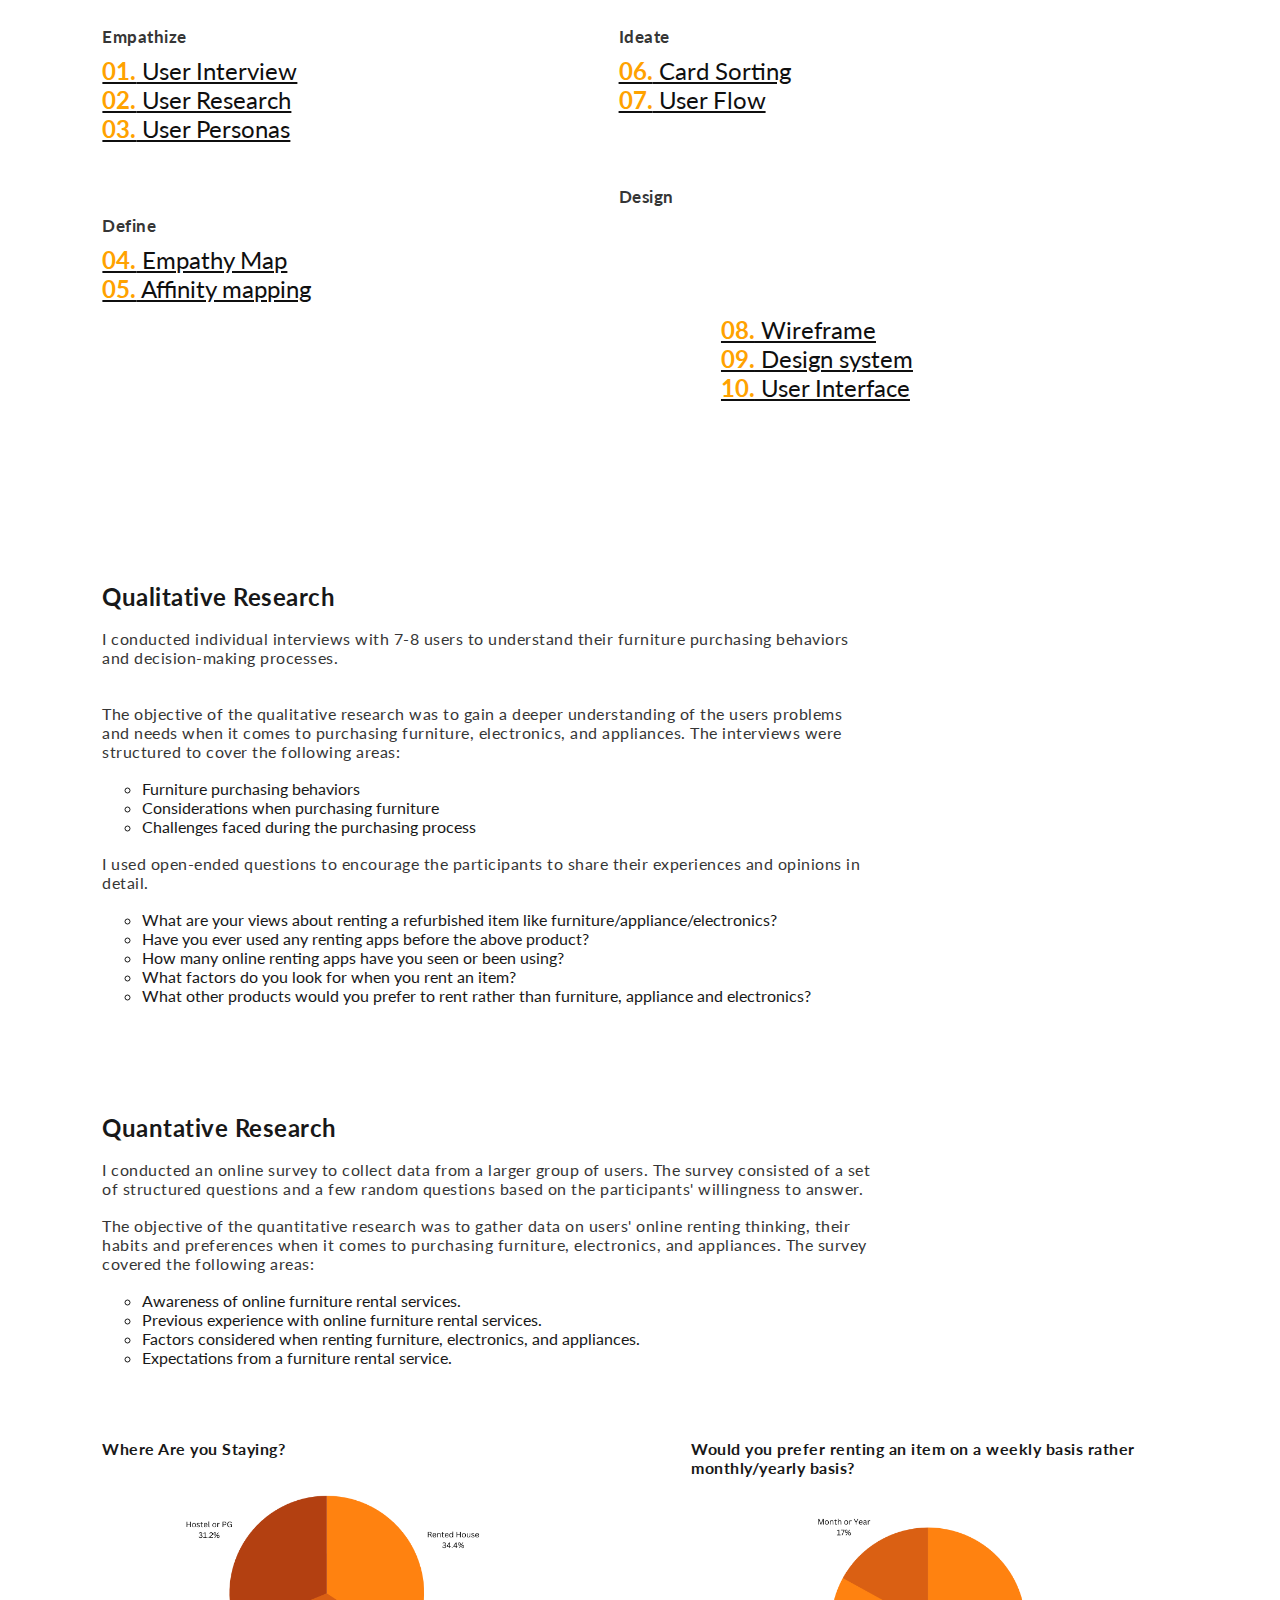
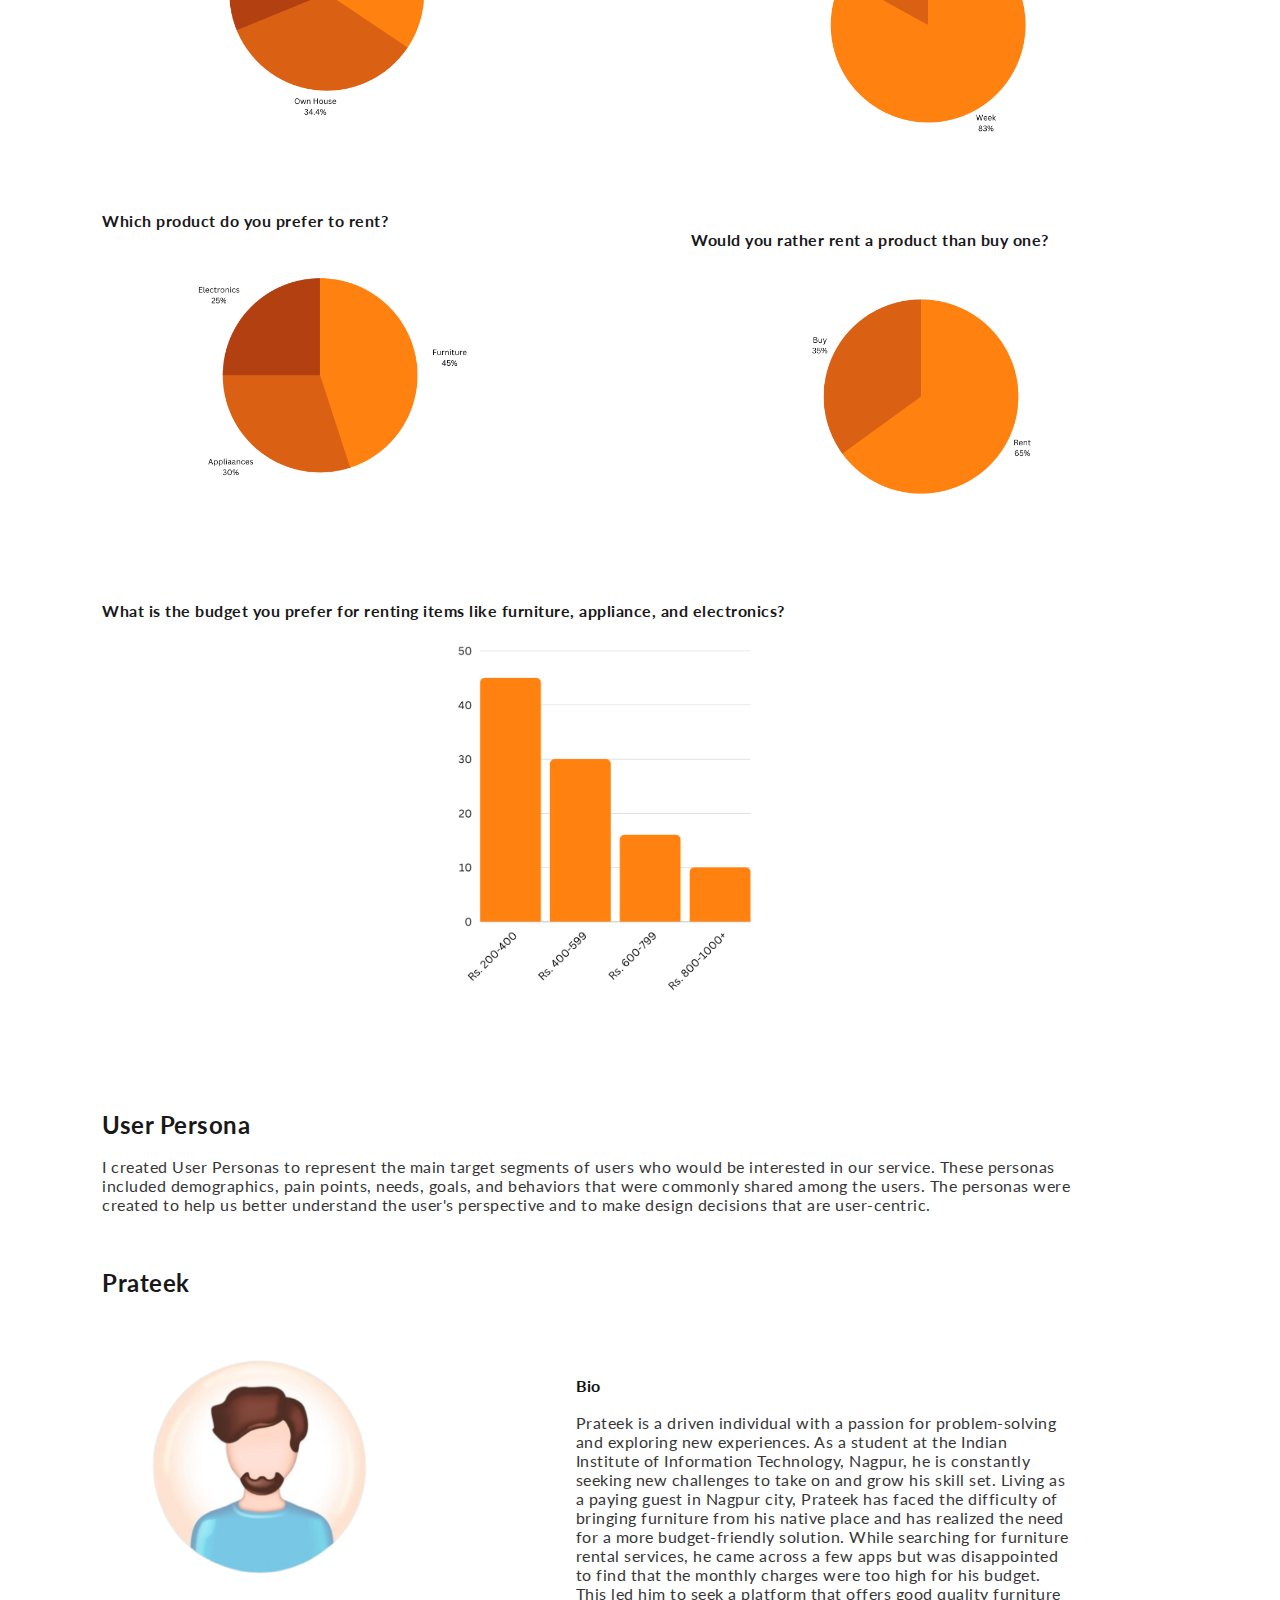
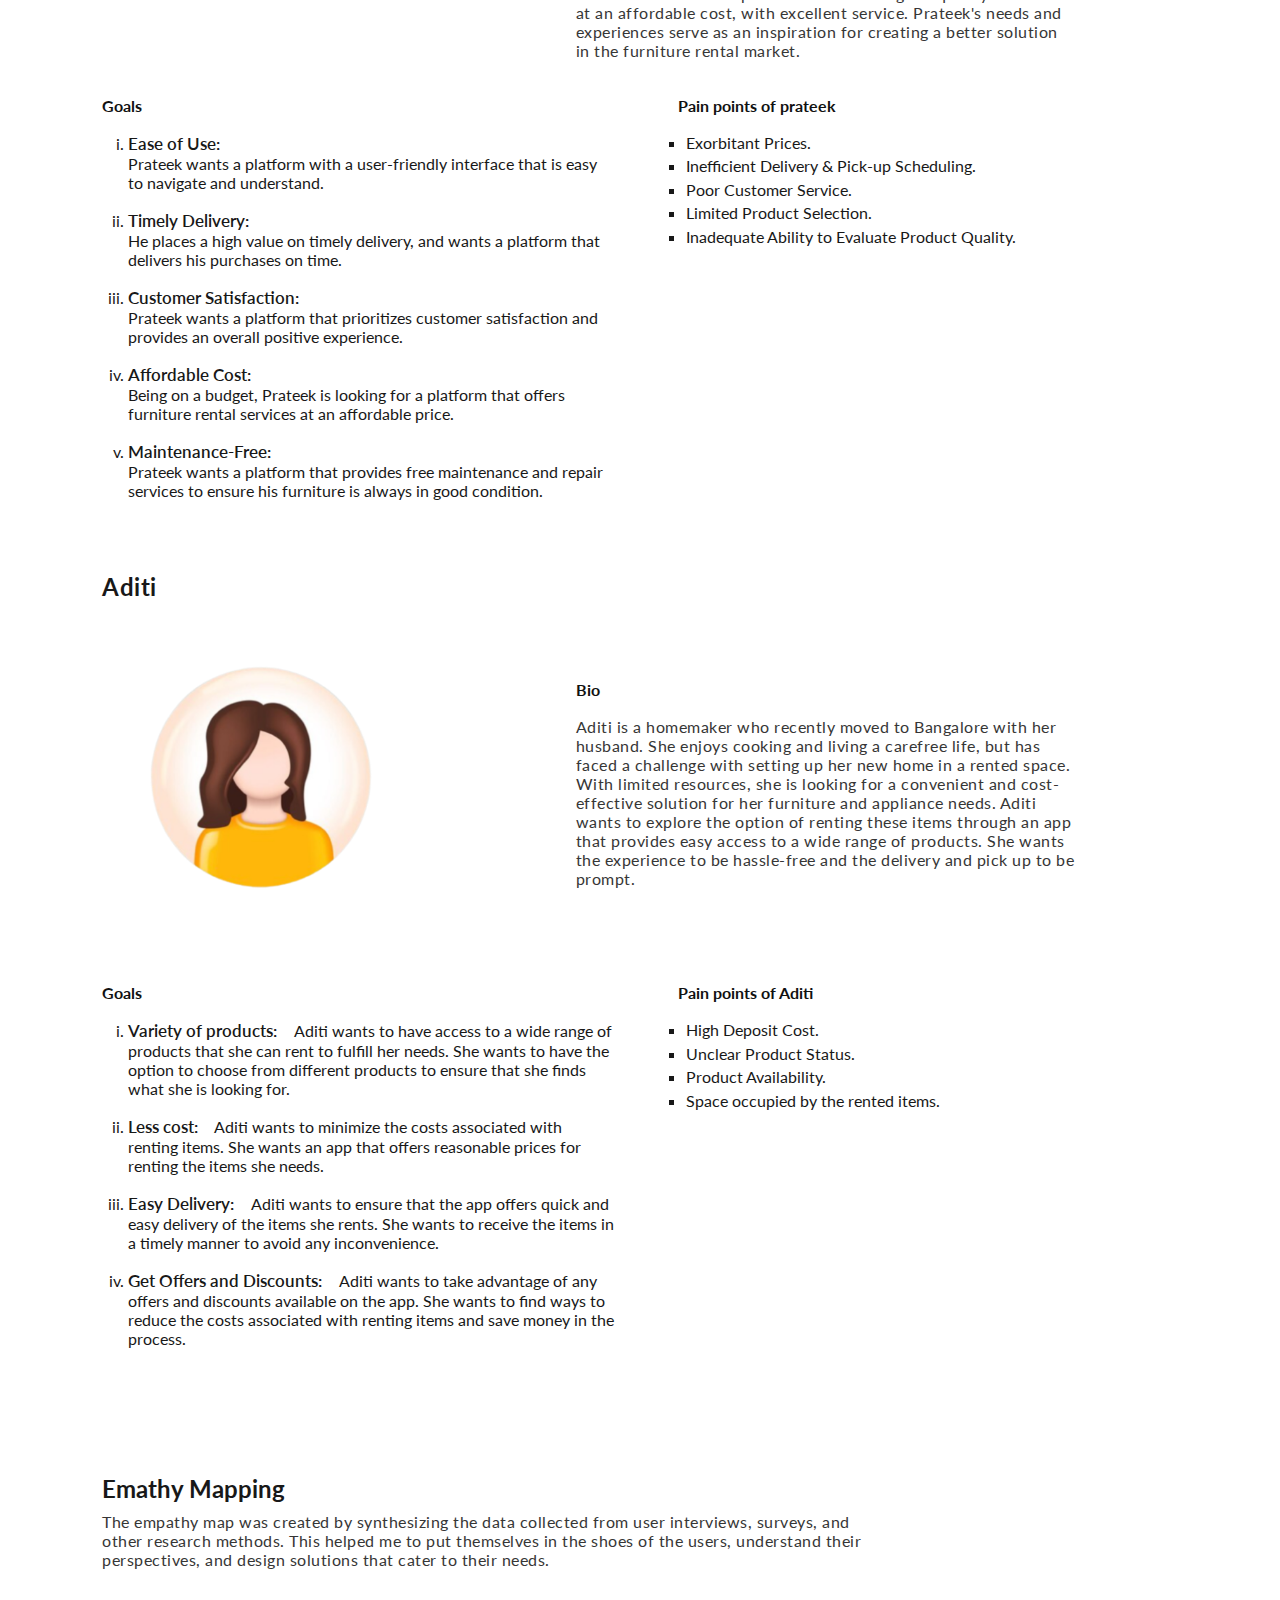
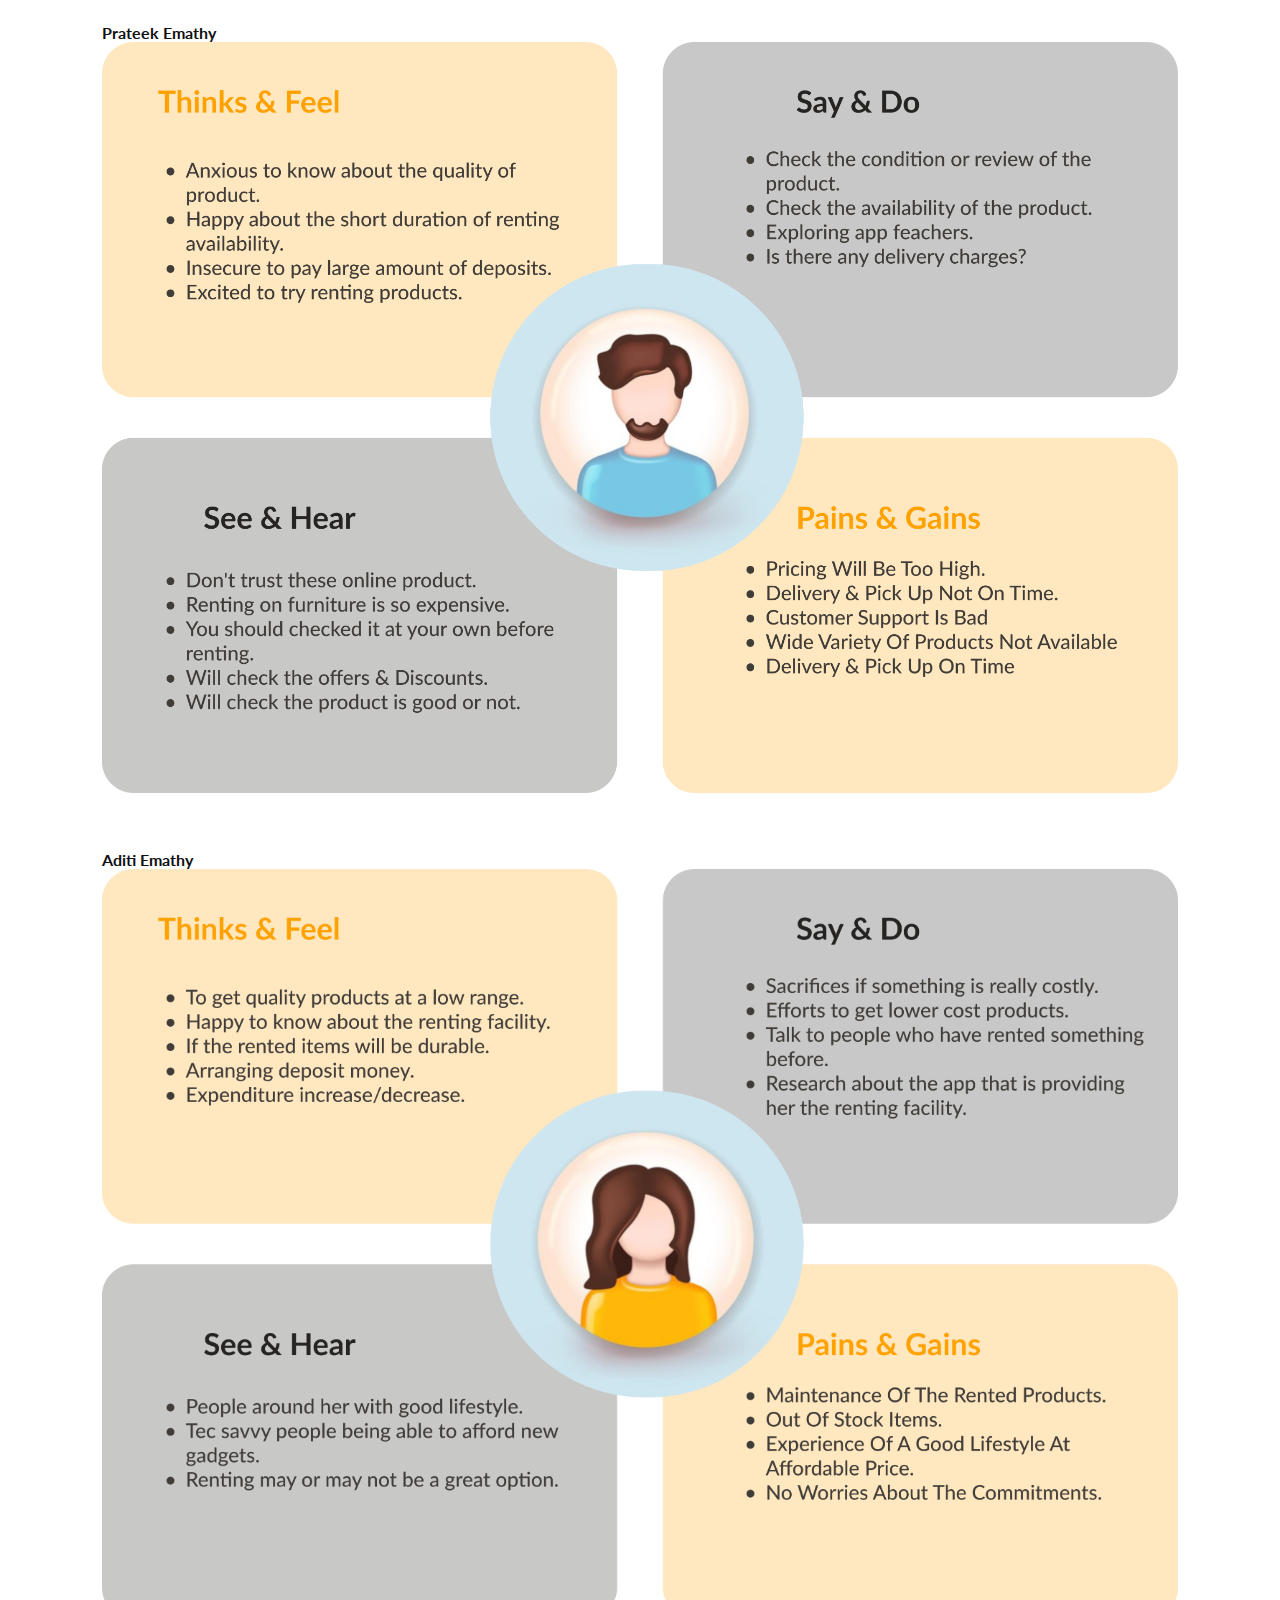
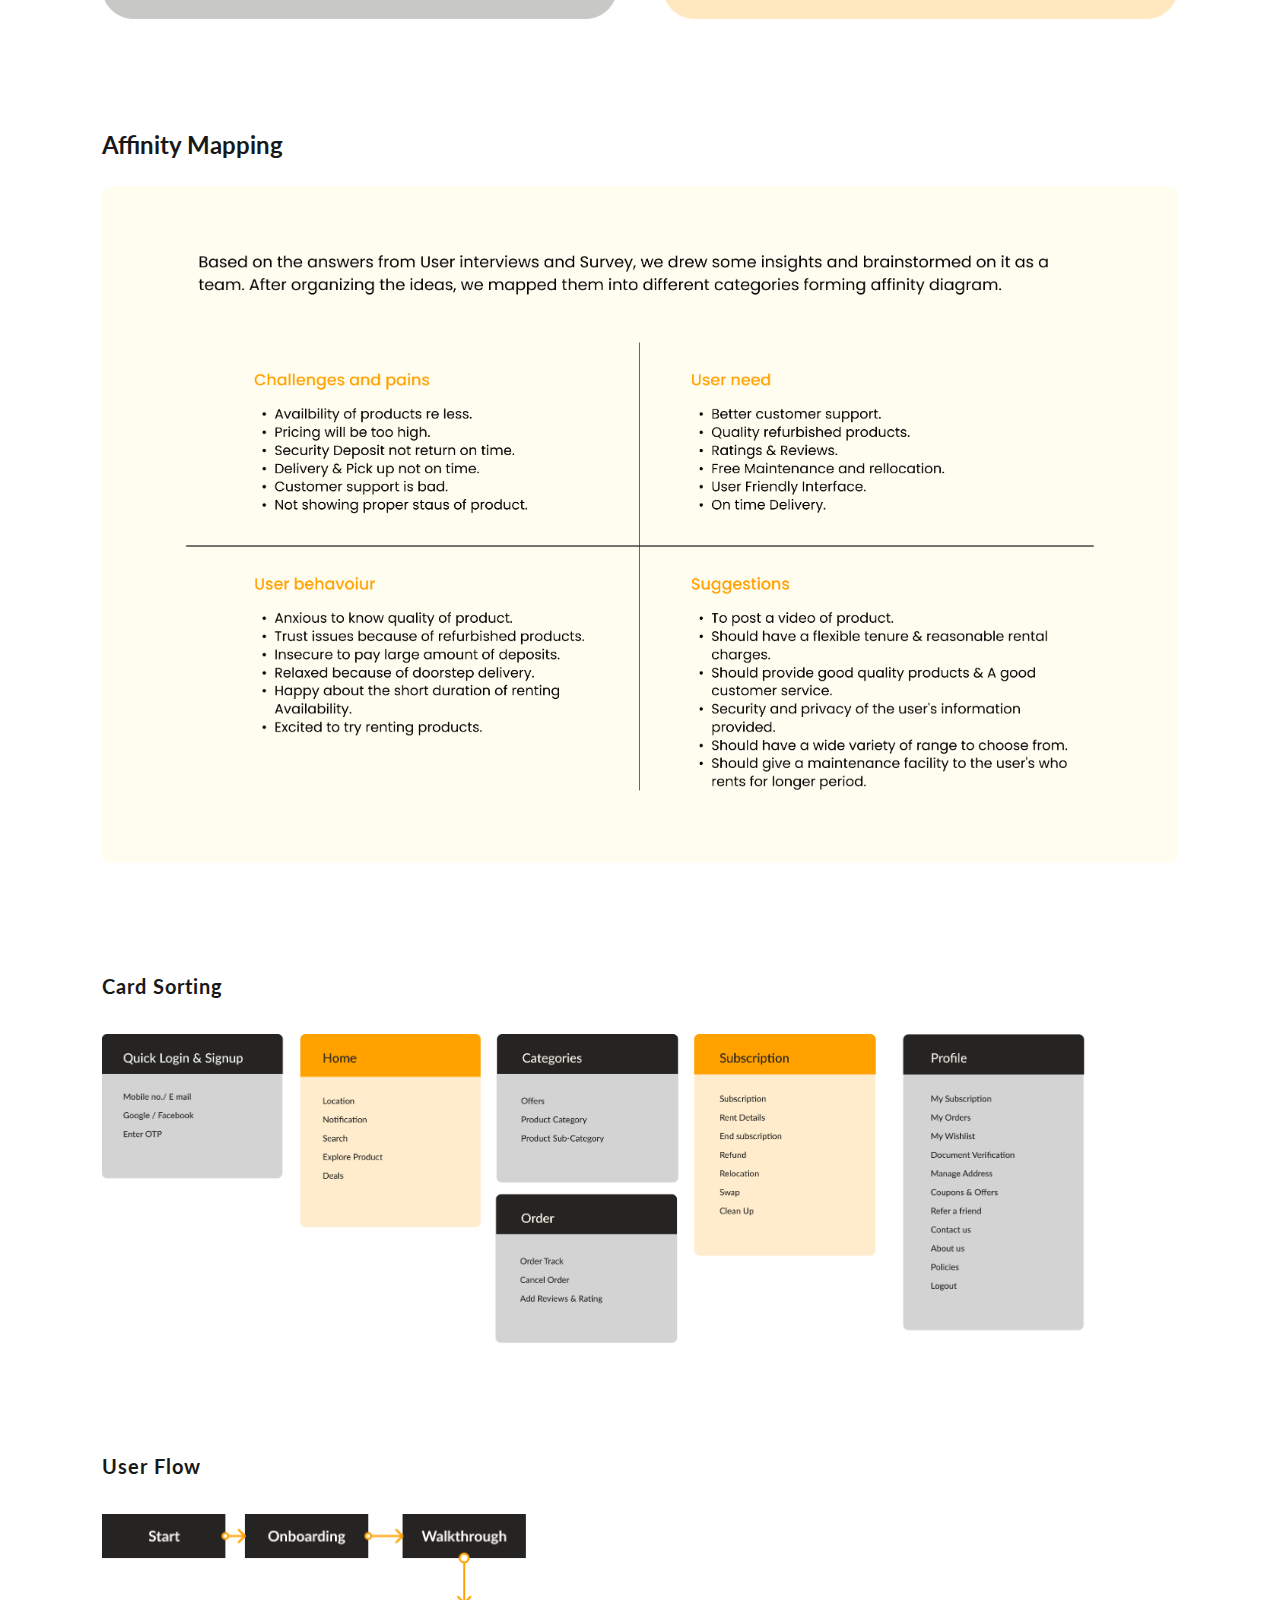
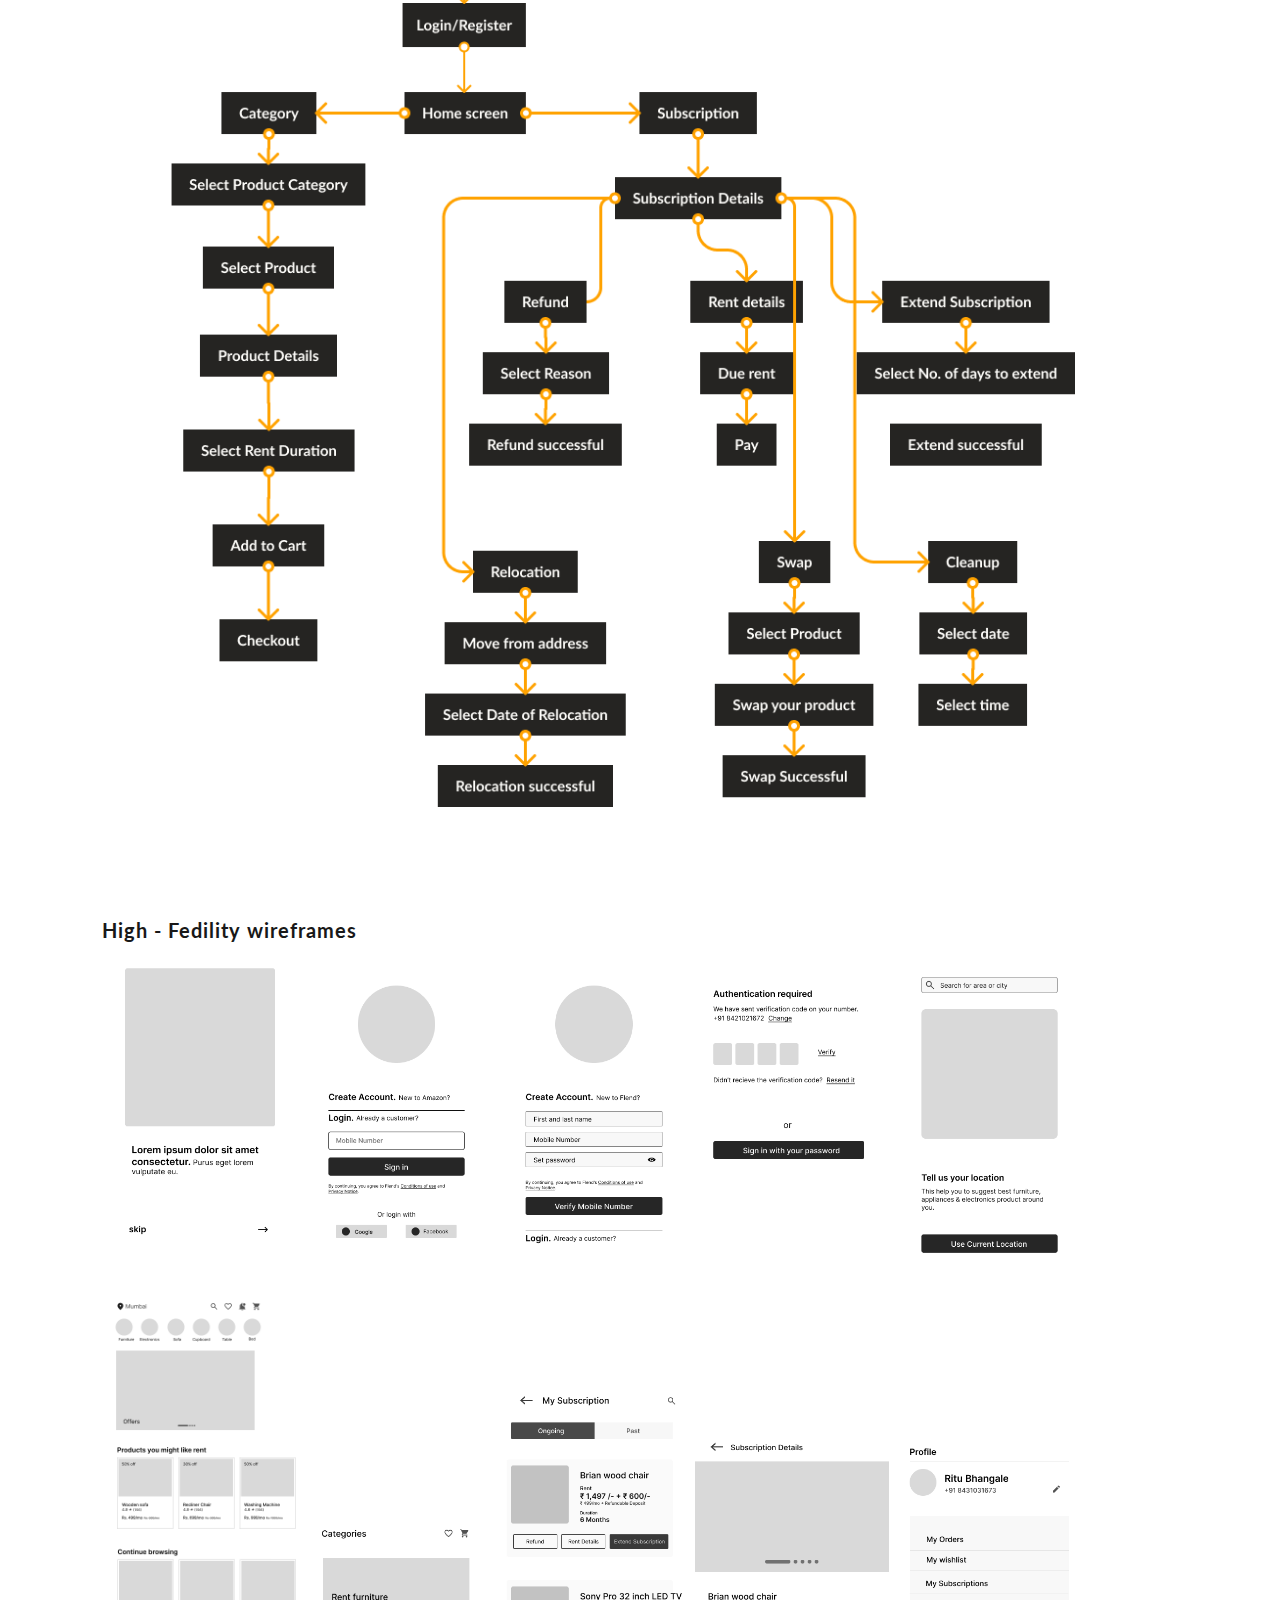
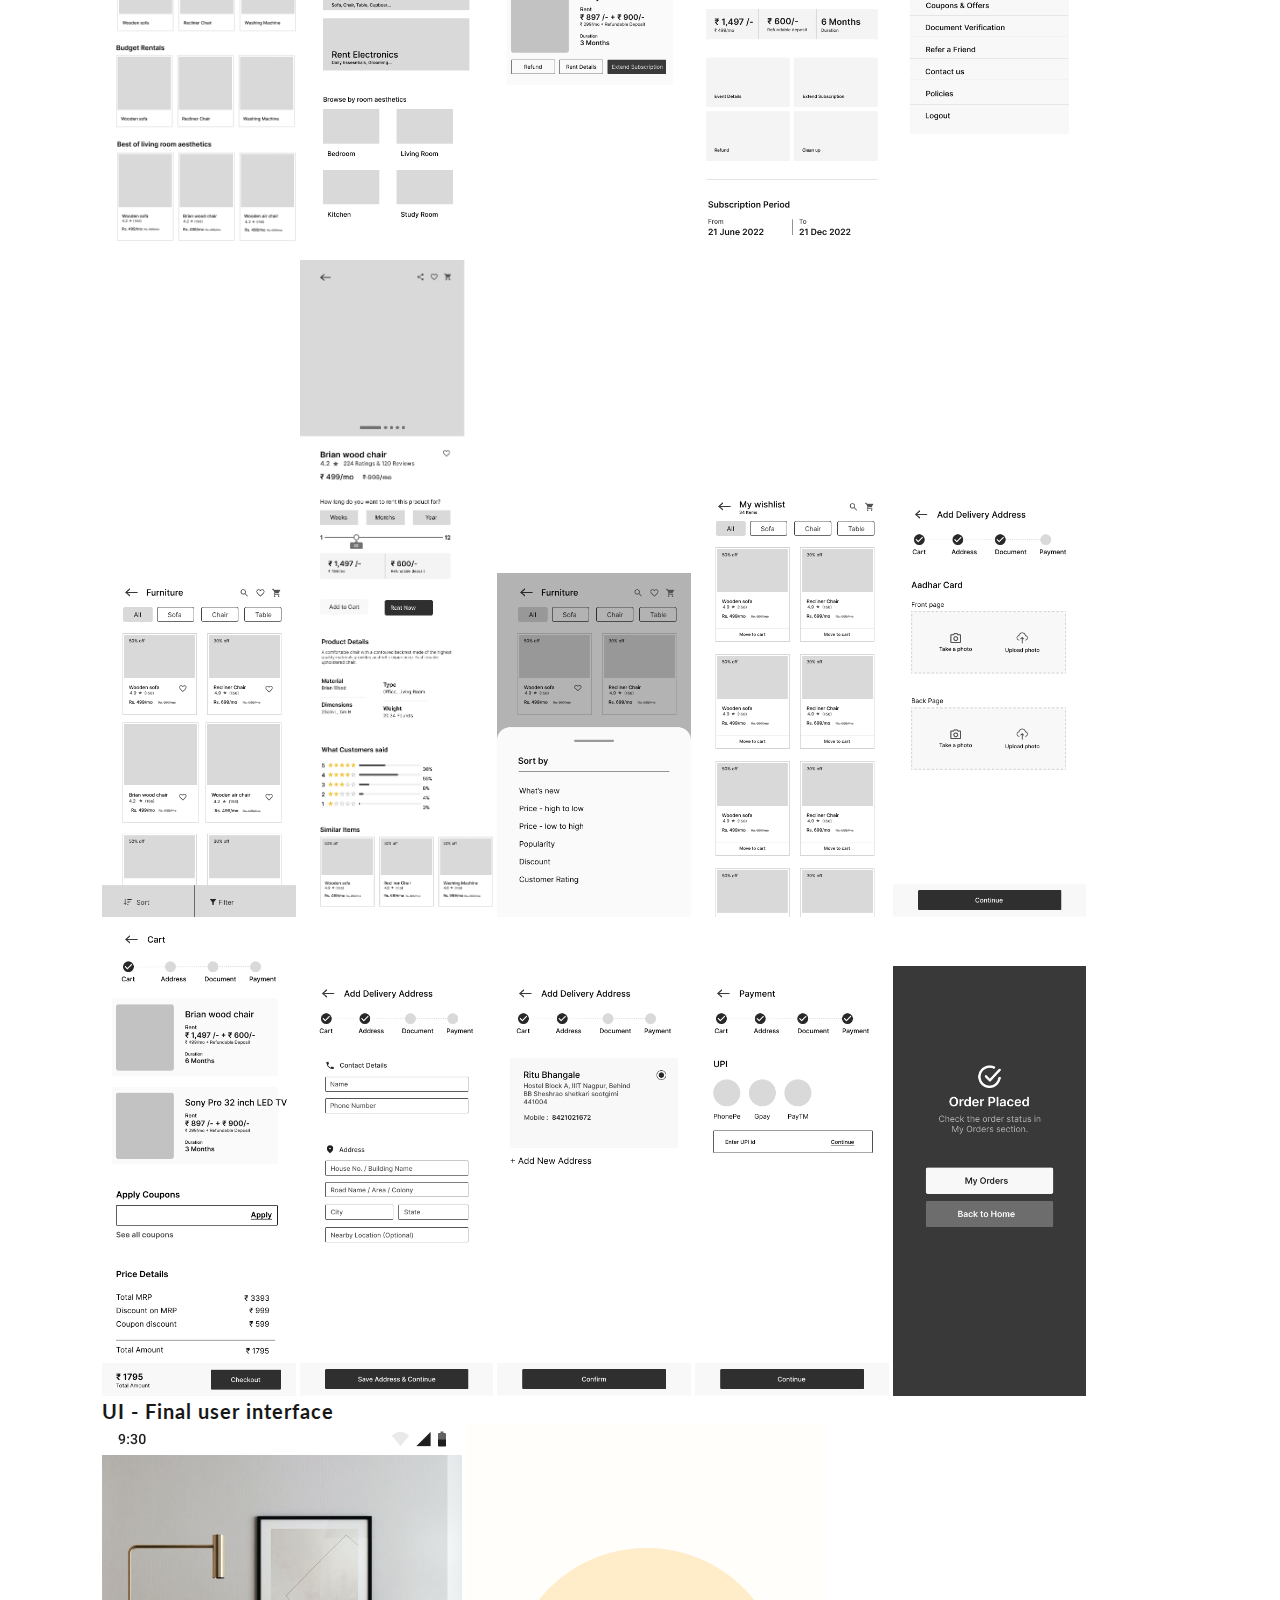
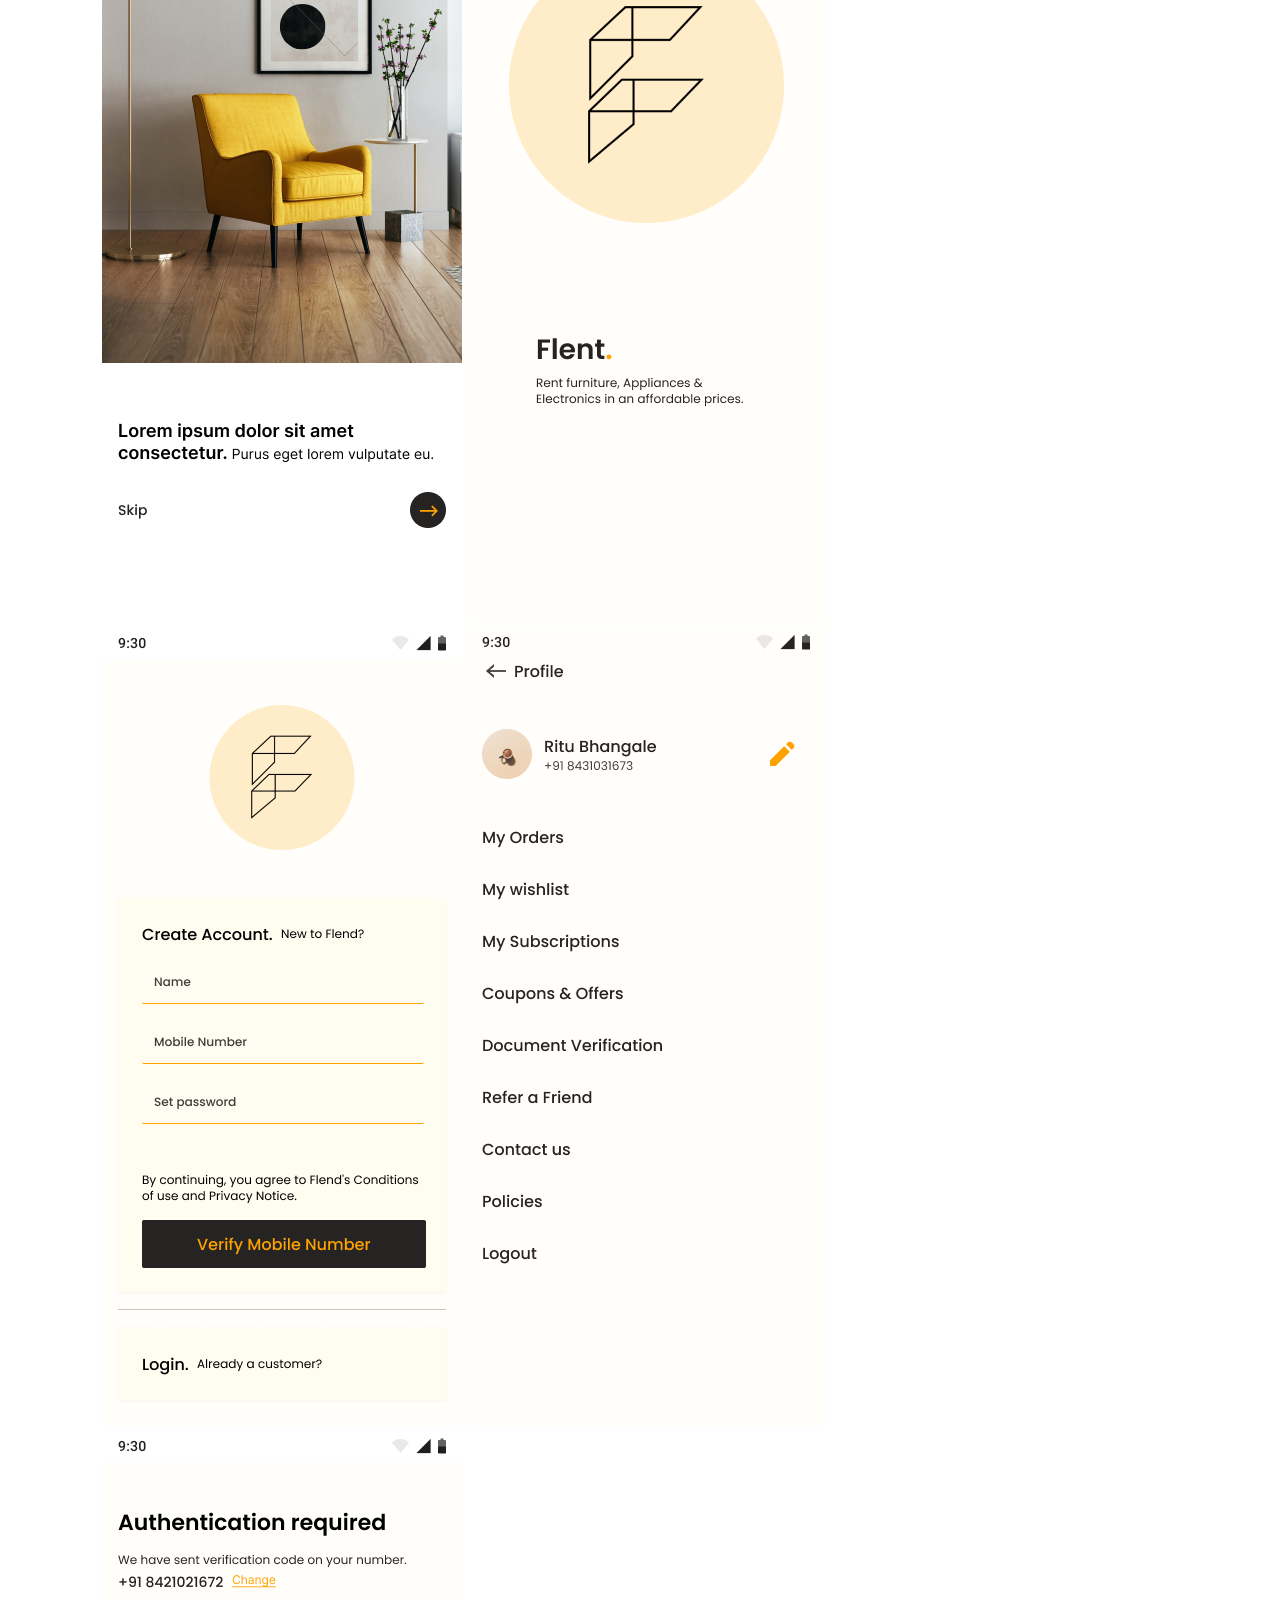
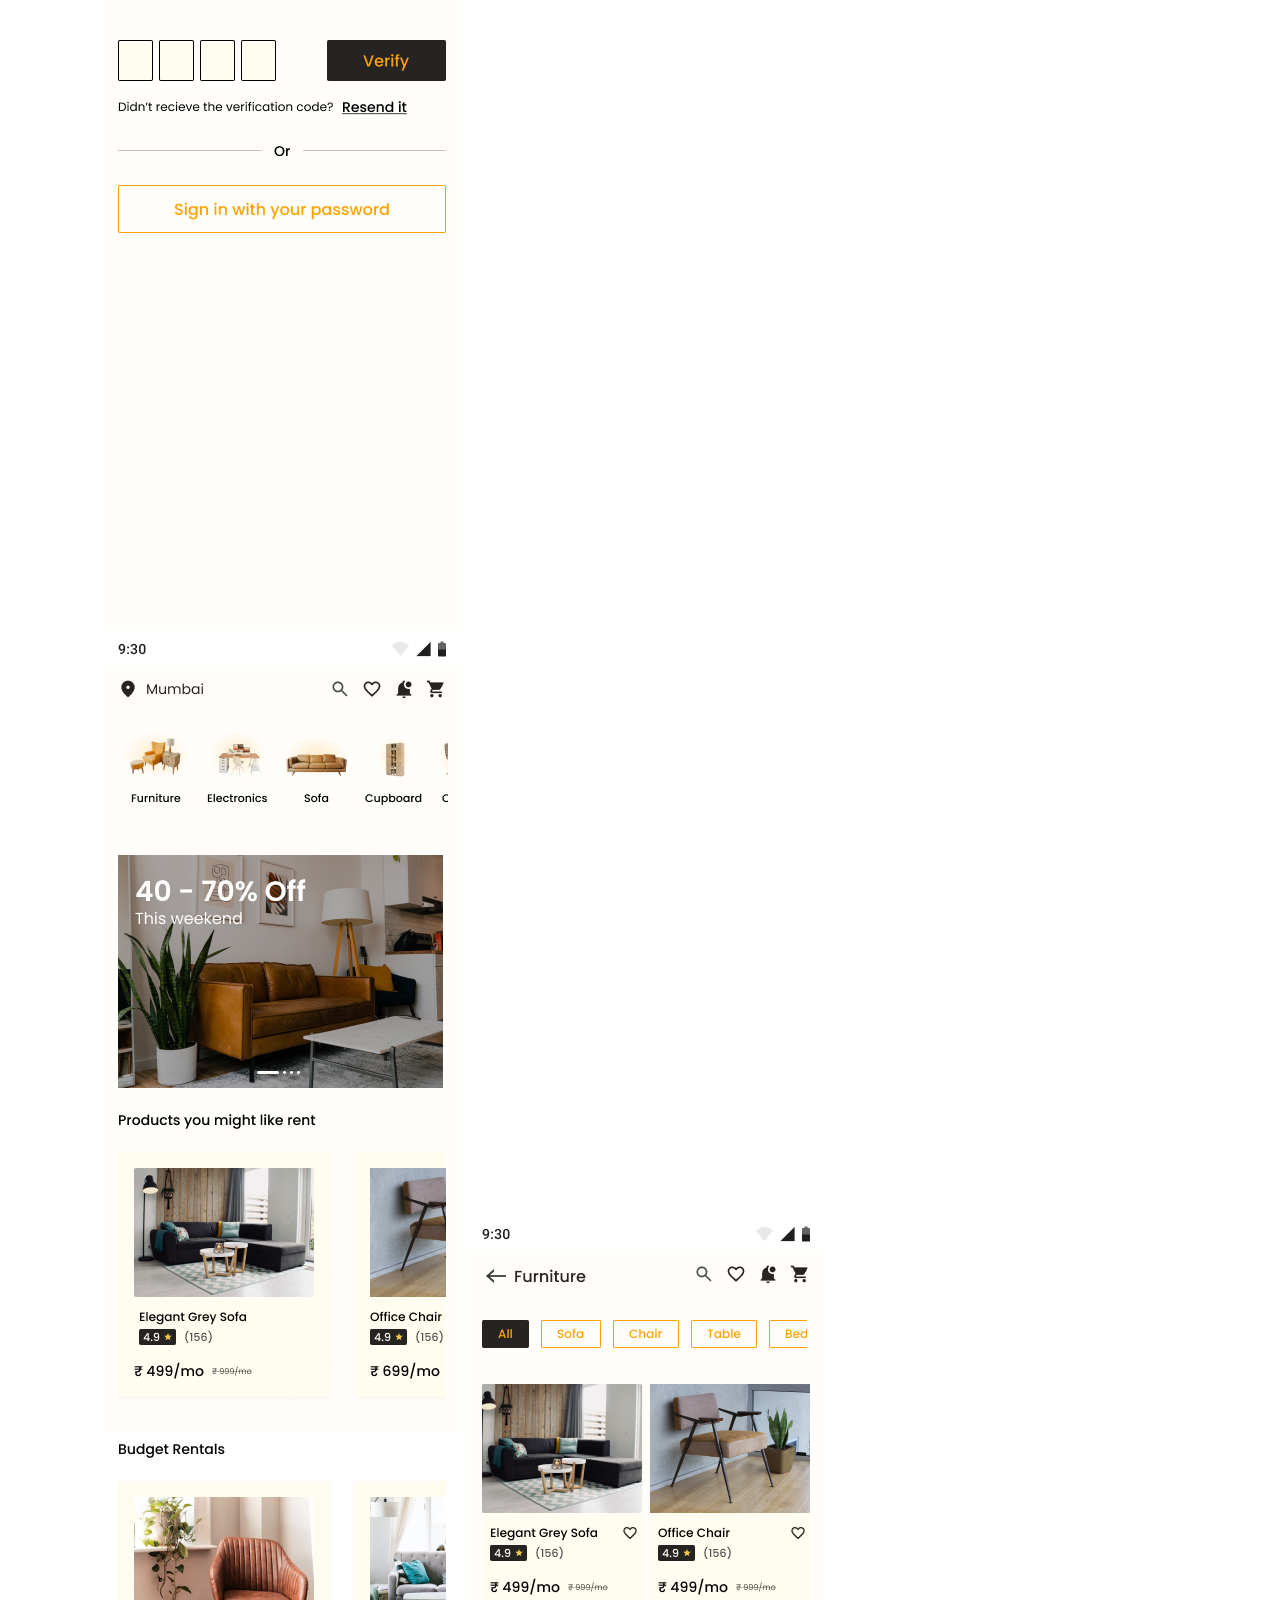
==== commit 034002ef: "changes" ====
--- a/flent.html
+++ b/flent.html
@@ -5,21 +5,21 @@
     <meta http-equiv="X-UA-Compatible" content="IE=edge" />
     <meta name="viewport" content="width=device-width, initial-scale=1.0" />
     <title>Flent</title>
-    <link rel="stylesheet" href="flent.css">
+    <link rel="stylesheet" href="flent.css" />
   </head>
   <body>
     <div class="flent-intro">
       <a href="index.html"> < Back</a>
       <h1>Flent.</h1>
-    <p>Rent furniture, Appliances & Electronics at affordable prices.</p>
-    <p class="big-intro">
-      Designed the user experience and interface for the dummy project, Flent
-      rental services app. Conducted extensive user research to inform the
-      design decisions and improve the overall user experience. Developed a
-      basic design system that established consistency and improved usability.
-      Designed a platform that allows users to rent furniture, appliances, and
-      electronics at affordable prices.
-    </p>
+      <p>Rent furniture, Appliances & Electronics at affordable prices.</p>
+      <p class="big-intro">
+        Designed the user experience and interface for the dummy project, Flent
+        rental services app. Conducted extensive user research to inform the
+        design decisions and improve the overall user experience. Developed a
+        basic design system that established consistency and improved usability.
+        Designed a platform that allows users to rent furniture, appliances, and
+        electronics at affordable prices.
+      </p>
     </div>
 
     <div class="problem-statement">
@@ -47,39 +47,36 @@
       </p>
     </div>
     <div class="process">
-      <h3>
-        Design Process
-      </h3>
-      <h4>From User Research and Analysis to High-Fidelity
-        Prototyping.</h4>
+      <h3>Design Process</h3>
+      <h4>From User Research and Analysis to High-Fidelity Prototyping.</h4>
 
       <div class="process-in">
         <div class="process-left">
           <p>Empathize</p>
-        <div class="empathize pro">
-          <a href="#user-research"><span>01.</span> User Interview</a>
-        <a href="#user-research"><span>02.</span> User Research</a>
-        <a href="#user-persona"><span>03.</span> User Personas</a>
-        </div>
-        <p>Define</p>
-        <div class="define pro">
-          <a href="#empathy-map"><span>04.</span> Empathy Map</a>
-        <a href="#affinity"><span>05.</span> Affinity mapping</a>
-        </div>
+          <div class="empathize pro">
+            <a href="#user-research"><span>01.</span> User Interview</a>
+            <a href="#user-research"><span>02.</span> User Research</a>
+            <a href="#user-persona"><span>03.</span> User Personas</a>
+          </div>
+          <p>Define</p>
+          <div class="define pro">
+            <a href="#empathy-map"><span>04.</span> Empathy Map</a>
+            <a href="#affinity"><span>05.</span> Affinity mapping</a>
+          </div>
         </div>
         <div class="process-right">
           <p>Ideate</p>
-        <div class="ideate pro">
-          <a href="#card-sorting"><span>06.</span> Card Sorting</a>
-        <a href="#user-flow"><span>07.</span> User Flow</a>
-        </div>
-        <!-- <a href="">Information Architecture</a> -->
-        <p>Design</p>
-        <div class="design pro">
-          <a href="#wireframe"><span>08.</span> Wireframe</a>
-        <a href="#system"><span>09.</span> Design system</a>
-        <a href="#ui"><span>10.</span> User Interface</a>
-        </div>
+          <div class="ideate pro">
+            <a href="#card-sorting"><span>06.</span> Card Sorting</a>
+            <a href="#user-flow"><span>07.</span> User Flow</a>
+          </div>
+          <!-- <a href="">Information Architecture</a> -->
+          <p>Design</p>
+          <div class="design pro">
+            <a href="#wireframe"><span>08.</span> Wireframe</a>
+            <a href="#system"><span>09.</span> Design system</a>
+            <a href="#ui"><span>10.</span> User Interface</a>
+          </div>
         </div>
       </div>
       <!-- <p>Test</p>
@@ -93,7 +90,7 @@
           I conducted individual interviews with 7-8 users to understand their
           furniture purchasing behaviors and decision-making processes.
         </p>
-        <br>
+        <br />
         <p>
           The objective of the qualitative research was to gain a deeper
           understanding of the users problems and needs when it comes to
@@ -110,14 +107,18 @@
           their experiences and opinions in detail.
         </p>
         <ul>
-          <li>What are your views about renting a refurbished item like
-          furniture/appliance/electronics?</li>
+          <li>
+            What are your views about renting a refurbished item like
+            furniture/appliance/electronics?
+          </li>
           <li>Have you ever used any renting apps before the above product?</li>
           <li>How many online renting apps have you seen or been using?</li>
           <li>What factors do you look for when you rent an item?</li>
-          <li>What other products would you prefer to rent rather than furniture, appliance and electronics?</li>
+          <li>
+            What other products would you prefer to rent rather than furniture,
+            appliance and electronics?
+          </li>
         </ul>
-        
       </div>
       <div class="quantative-research">
         <h3>Quantative Research</h3>
@@ -135,19 +136,21 @@
         <ul>
           <li>Awareness of online furniture rental services.</li>
           <li>Previous experience with online furniture rental services.</li>
-          <li>Factors considered when renting furniture, electronics, and
-            appliances.</li>
+          <li>
+            Factors considered when renting furniture, electronics, and
+            appliances.
+          </li>
           <li>Expectations from a furniture rental service.</li>
         </ul>
         <div class="stats">
           <div class="first-stats">
             <div class="q1">
               <h3>Where Are you Staying?</h3>
-              <img src="Graph/stay.png" alt="">
+              <img src="Graph/stay.png" alt="" />
             </div>
             <div class="q2">
               <h3>Which product do you prefer to rent?</h3>
-              <img src="Graph/rent.png" alt="">
+              <img src="Graph/rent.png" alt="" />
             </div>
           </div>
           <div class="second-stats">
@@ -156,27 +159,25 @@
                 Would you prefer renting an item on a weekly basis rather
                 monthly/yearly basis?
               </h3>
-              <img src="Graph/week.png" alt="">
+              <img src="Graph/week.png" alt="" />
             </div>
             <div class="q4">
               <h3>Would you rather rent a product than buy one?</h3>
-              <img src="Graph/one.png" alt="">
-            </div>
-          </div>
-        </div>
-          <div class="third-stats">
-            <div class="q5">
-              <h3>
-                What is the budget you prefer for renting items like furniture,
-                appliance, and electronics?
-              </h3>
-            </div>
-            <div class="q5 barchart">
-              <img
-                src="barchart.png" alt="Bar Chart"
-              />
-            </div>
-          </div>
+              <img src="Graph/one.png" alt="" />
+            </div>
+          </div>
+        </div>
+        <div class="third-stats">
+          <div class="q5">
+            <h3>
+              What is the budget you prefer for renting items like furniture,
+              appliance, and electronics?
+            </h3>
+          </div>
+          <div class="q5 barchart">
+            <img src="barchart.png" alt="Bar Chart" />
+          </div>
+        </div>
       </div>
       <div class="user-persona" id="#user-persona">
         <h3>User Persona</h3>
@@ -193,239 +194,233 @@
           <div class="pratik-bio">
             <div class="profile-prateek">
               <h3>Prateek</h3>
-            <img src="prateek.png" alt="Prateek" />
+              <img src="prateek.png" alt="Prateek" />
             </div>
             <div class="bio">
               <h4>Bio</h4>
               <p>
-                Prateek is a driven individual with a passion for problem-solving
-                and exploring new experiences. As a student at the Indian
-                Institute of Information Technology, Nagpur, he is constantly
-                seeking new challenges to take on and grow his skill set. Living
-                as a paying guest in Nagpur city, Prateek has faced the difficulty
-                of bringing furniture from his native place and has realized the
-                need for a more budget-friendly solution. While searching for
-                furniture rental services, he came across a few apps but was
-                disappointed to find that the monthly charges were too high for
-                his budget. This led him to seek a platform that offers good
-                quality furniture at an affordable cost, with excellent service.
-                Prateek's needs and experiences serve as an inspiration for
-                creating a better solution in the furniture rental market.
+                Prateek is a driven individual with a passion for
+                problem-solving and exploring new experiences. As a student at
+                the Indian Institute of Information Technology, Nagpur, he is
+                constantly seeking new challenges to take on and grow his skill
+                set. Living as a paying guest in Nagpur city, Prateek has faced
+                the difficulty of bringing furniture from his native place and
+                has realized the need for a more budget-friendly solution. While
+                searching for furniture rental services, he came across a few
+                apps but was disappointed to find that the monthly charges were
+                too high for his budget. This led him to seek a platform that
+                offers good quality furniture at an affordable cost, with
+                excellent service. Prateek's needs and experiences serve as an
+                inspiration for creating a better solution in the furniture
+                rental market.
               </p>
             </div>
           </div>
-          <div class="prateek-goals">
-            <h4>Goals</h4>
-            <ul>
-              <span>Ease of Use:</span>
-              Prateek wants a platform with a user-friendly interface that is
-              easy to navigate and understand.
-            </ul>
-            <ul>
-              <span>Timely Delivery:</span>
-              He places a high value on timely delivery, and wants a platform
-              that delivers his purchases on time.
-            </ul>
-            <ul>
-              <span>Customer Satisfaction:</span>
-              Prateek wants a platform that prioritizes customer satisfaction
-              and provides an overall positive experience.
-            </ul>
-            <ul>
-              <span>Affordable Cost:</span>
-              Being on a budget, Prateek is looking for a platform that offers
-              furniture rental services at an affordable price.
-            </ul>
-            <ul>
-              <span>Maintenance-Free:</span>
-              Prateek wants a platform that provides free maintenance and repair
-              services to ensure his furniture is always in good condition.
-            </ul>
-          </div>
-          <div class="pain-prateek">
-            <ul>
-              <li>Exorbitant Prices.</li>
-            </ul>
-            <ul>
-              Inefficient Delivery & Pick-up Scheduling.
-            </ul>
-            <ul>
-              Poor Customer Service.
-            </ul>
-            <ul>
-              Limited Product Selection.
-            </ul>
-            <ul>
-              Inadequate Ability to Evaluate Product Quality.
-            </ul>
+          <div class="prateek-flex">
+            <div class="prateek-goals">
+              <h4>Goals</h4>
+              <ul>
+                <li>
+                  <span>Ease of Use:</span>
+                  <br />
+                  Prateek wants a platform with a user-friendly interface that
+                  is easy to navigate and understand.
+                </li>
+                <li>
+                  <span>Timely Delivery:</span>
+                  <br />
+                  He places a high value on timely delivery, and wants a
+                  platform that delivers his purchases on time.
+                </li>
+                <li>
+                  <span>Customer Satisfaction:</span>
+                  <br />
+                  Prateek wants a platform that prioritizes customer
+                  satisfaction and provides an overall positive experience.
+                </li>
+                <li>
+                  <span>Affordable Cost:</span>
+                  <br />
+                  Being on a budget, Prateek is looking for a platform that
+                  offers furniture rental services at an affordable price.
+                </li>
+                <li>
+                  <span>Maintenance-Free:</span>
+                  <br />
+                  Prateek wants a platform that provides free maintenance and
+                  repair services to ensure his furniture is always in good
+                  condition.
+                </li>
+              </ul>
+            </div>
+            <div class="pain-prateek">
+              <h4>Pain points of prateek</h4>
+              <ul>
+                <li>Exorbitant Prices.</li>
+
+                <li>Inefficient Delivery & Pick-up Scheduling.</li>
+                <li>Poor Customer Service.</li>
+                <li>Limited Product Selection.</li>
+                <li>Inadequate Ability to Evaluate Product Quality.</li>
+              </ul>
+            </div>
           </div>
         </div>
         <div class="aditi-user">
-          <h3>Aditi</h3>
-          <img src="aditi.png" alt="Aditi" />
-          <div class="bio">
-            <h4>Bio</h4>
-            <p>
-                Aditi is a homemaker who recently moved to Bangalore with her husband. She enjoys cooking and living a carefree life, but has faced a challenge with setting up her new home in a rented space. With limited resources, she is looking for a convenient and cost-effective solution for her furniture and appliance needs. Aditi wants to explore the option of renting these items through an app that provides easy access to a wide range of products. She wants the experience to be hassle-free and the delivery and pick up to be prompt.
-            </p>
-          </div>
-          <div class="aditi-goals">
-            <h4>Goals</h4>
-            <ul>
-              <span>Variety of products: </span>
-              Aditi wants to have access to a wide range of products that she can rent to fulfill her needs. She wants to have the option to choose from different products to ensure that she finds what she is looking for.
-            </ul>
-            <ul>
-              <span>Less cost:</span>
-              Aditi wants to minimize the costs associated with renting items. She wants an app that offers reasonable prices for renting the items she needs.
-            </ul>
-            <ul>
-              <span>Easy Delivery: </span>
-              Aditi wants to ensure that the app offers quick and easy delivery of the items she rents. She wants to receive the items in a timely manner to avoid any inconvenience.
-            </ul>
-            <ul>
-              <span>Get Offers and Discounts: </span>
-              Aditi wants to take advantage of any offers and discounts available on the app. She wants to find ways to reduce the costs associated with renting items and save money in the process.
-            </ul>
-          </div>
-          <div class="pain-aditi">
-            <ul>
-                High Deposit Cost.
-            </ul>
-            <ul>
-                Unclear Product Status.
-            </ul>
-            <ul>
-                Product Availability.
-            </ul>
-            <ul>
-                Space occupied by the rented items.
-            </ul>
+          <div class="aditi-bio">
+            <div class="aditi-profile">
+              <h3>Aditi</h3>
+              <img src="aditi.png" alt="Aditi" />
+            </div>
+            <div class="bio">
+              <h4>Bio</h4>
+              <p>
+                Aditi is a homemaker who recently moved to Bangalore with her
+                husband. She enjoys cooking and living a carefree life, but has
+                faced a challenge with setting up her new home in a rented
+                space. With limited resources, she is looking for a convenient
+                and cost-effective solution for her furniture and appliance
+                needs. Aditi wants to explore the option of renting these items
+                through an app that provides easy access to a wide range of
+                products. She wants the experience to be hassle-free and the
+                delivery and pick up to be prompt.
+              </p>
+            </div>
+          </div>
+          <div class="aditi-flex">
+            <div class="aditi-goals">
+              <h4>Goals</h4>
+              <ul>
+                <li>
+                  <span>Variety of products: </span>
+                  Aditi wants to have access to a wide range of products that
+                  she can rent to fulfill her needs. She wants to have the
+                  option to choose from different products to ensure that she
+                  finds what she is looking for.
+                </li>
+                <li>
+                  <span>Less cost:</span>
+                  Aditi wants to minimize the costs associated with renting
+                  items. She wants an app that offers reasonable prices for
+                  renting the items she needs.
+                </li>
+                <li>
+                  <span>Easy Delivery: </span>
+                  Aditi wants to ensure that the app offers quick and easy
+                  delivery of the items she rents. She wants to receive the
+                  items in a timely manner to avoid any inconvenience.
+                </li>
+                <li>
+                  <span>Get Offers and Discounts: </span>
+                  Aditi wants to take advantage of any offers and discounts
+                  available on the app. She wants to find ways to reduce the
+                  costs associated with renting items and save money in the
+                  process.
+                </li>
+              </ul>
+            </div>
+            <div class="pain-aditi">
+              <h4>Pain points of Aditi</h4>
+              <ul>
+                <li>High Deposit Cost.</li>
+                <li>Unclear Product Status.</li>
+                <li>Product Availability.</li>
+                <li>Space occupied by the rented items.</li>
+              </ul>
+            </div>
           </div>
         </div>
       </div>
     </div>
     <div class="define">
-        <div class="emathy-mapping" id="#empathy-map">
-            <h3>Emathy Mapping</h3>
-            <p>
-                The empathy map was created by synthesizing the data collected from user interviews, surveys, and other research methods. This helped me to put themselves in the shoes of the users, understand their perspectives, and design solutions that cater to their needs.
-            </p>
-            <div class="prateek-emathy">
-                <img src="prateek-emathy.png" alt="emathy mapping prateek">
-            </div>
-            <div class="aditi-emathy">
-                <img src="aditi emathy.png" alt="emathy mapping aditi">
-            </div>
-        </div>
-        <div class="affinity-mapping" id="affinity">
-            <h3>Affinity Mapping</h3>
-            <p>Based on the answers from User interviews and Survey, we drew some insights and brainstormed on it as a team. After organizing the ideas, we mapped them into different categories forming affinity diagram.</p>
-            <div class="affinity-top">
-                <div class="challenges">
-                    <p><span>Challenges and pains</span></p>
-                <ul>Availbility of products re less.</ul>
-                <ul>Pricing will be too high.</ul>
-                <ul>Security Deposit not return on time.</ul>
-                <ul>Delivery & Pick up not on time.</ul>
-                <ul>Customer support is bad.</ul>
-                <ul>Not showing proper staus of product.</ul>
-                </div>
-                <div class="user-need">
-                    <p><span>User need</span></p>
-                <ul>Better customer support.</ul>
-                <ul>Quality refurbished products.</ul>
-                <ul>Ratings & Reviews.</ul>
-                <ul>Free Maintenance and rellocation.</ul>
-                <ul>User Friendly Interface.</ul>
-                <ul>On time Delivery.</ul>
-                </div>
-                <div class="user-behavoiur">
-                    <p><span>User behavoiur</span></p>
-                <ul>Anxious to know quality of product.</ul>
-                <ul>Trust issues because of refurbished products.</ul>
-                <ul>Insecure to pay large amount of deposits.</ul>
-                <ul>Relaxed because of doorstep delivery.</ul>
-                <ul>Happy about the short duration of renting Availability.</ul>
-                <ul>Excited to try renting products.</ul>
-                </div>
-                <div class="suggestions">
-                    <p><span>Suggestions</span></p>
-                <ul>To post a video of product.</ul>
-                <ul>Should have a flexible tenure & reasonable rental charges.</ul>
-                <ul>Should provide good quality products & A good customer service.</ul>
-                <ul>Security and privacy of the user's information provided.</ul>
-                <ul>Should have a wide variety of range to choose from.</ul>
-                <ul>Should give a maintenance facility to the user's who rents for longer period.</ul>
-                </div>
-            </div>
-        </div>
-    </div>
-    <div class="ideate">
-        <div class="card-sorting" id="card-sorting">
-            <h3>Card Sorting</h3>
-            <img src="card-sorting.png" alt="">
-        </div>
-        <div class="user-flow" id="user-flow">
-            <h3>User Flow</h3>
-            <img src="Userflow.png" alt="Userflow">
-        </div>
+      <div class="emathy-mapping" id="#empathy-map">
+        <h2>Emathy Mapping</h2>
+        <p>
+          The empathy map was created by synthesizing the data collected from
+          user interviews, surveys, and other research methods. This helped me
+          to put themselves in the shoes of the users, understand their
+          perspectives, and design solutions that cater to their needs.
+        </p>
+        <div class="prateek-emathy">
+          <h4>Prateek Emathy</h4>
+          <img src="prateek-emathy.png" alt="emathy mapping prateek" />
+        </div>
+        <div class="aditi-emathy">
+          <h4>Aditi Emathy</h4>
+          <img src="aditi emathy.png" alt="emathy mapping aditi" />
+        </div>
+      </div>
+      <div class="affinity-mapping" id="affinity">
+        <h2>Affinity Mapping</h2>
+        <div class="img-affinity">
+          <img src="Affinity Mapping.png" alt="" class="img-affinity">
+        </div>
+      </div>
+    </div>
+    <div class="ideatec">
+      <div class="card-sorting" id="card-sorting">
+        <h3>Card Sorting</h3>
+        <img src="card-sorting.png" alt="" />
+      </div>
+      <div class="user-flow" id="user-flow">
+        <h3>User Flow</h3>
+        <img src="Userflow.png" alt="Userflow" />
+      </div>
     </div>
     <div class="design">
-        <div class="wireframe" id="wireframe"></div>
-        <div class="first-wireframe">
-            <img src="Wireframe/1st/wireframe - Onboarding-1.png" alt="">
-            <img src="Wireframe/1st/wireframe - login.png" alt="">
-            <img src="Wireframe/1st/wireframe - Sign up.png" alt="">
-            <img src="Wireframe/1st/wireframe - verification code.png" alt="">
-            <img src="Wireframe/1st/wireframe - Location.png" alt="">
-        </div>
-        <div class="second-wireframe">
-            <img src="Wireframe/2nd/wireframe - Home.png" alt="">
-            <img src="Wireframe/2nd/wireframe - Categories.png" alt="">
-            <img src="Wireframe/2nd/wireframe - Subscription.png" alt="">
-            <img src="Wireframe/2nd/wireframe - Subscription Details.png" alt="">
-            <img src="Wireframe/2nd/wireframe - Profile.png" alt="">
-        </div>
-        <div class="third-wireframe">
-            <img src="Wireframe/3rd/wireframe - Furniture.png" alt="">
-            <img src="Wireframe/3rd/wireframe - Product details.png" alt="">
-            <img src="Wireframe/3rd/wireframe - Sort.png" alt="">
-            <img src="Wireframe/3rd/wireframe - Wishtlist.png" alt="">
-            <img src="Wireframe/3rd/wireframe - Document Verification.png" alt="">
-        </div>
-        <div class="fourth-wireframe">
-            <img src="Wireframe/4th/wireframe - Cart.png" alt="">
-            <img src="Wireframe/4th/wireframe - Delivery Address.png" alt="">
-            <img src="Wireframe/4th/wireframe - Delivery Address-1.png" alt="">
-            <img src="Wireframe/4th/wireframe - Payment.png" alt="">
-            <img src="Wireframe/4th/wireframe - Order Placed.png" alt="">
-        </div>
-        <div class="system" id="system">
-
-        </div>
-        <div class="ui" id="ui">
-            <h3>UI - Final user interface</h3>
-            <div class="ui-first">
-                <img src="UI/1st/Onboarding-1.png" alt="">
-                <img src="UI/1st/Onboarding.png" alt="">
-                <img src="UI/1st/Sign up.png" alt="">
-                <img src="UI/1st/ui Profile.png" alt="">
-                <img src="UI/1st/verification code.png" alt="">
-            </div>
-            <div class="ui-second">
-                <img src="UI/2nd/ui Home.png" alt="">
-                <img src="UI/2nd/ui Furniture.png" alt="">
-                <img src="ui/2nd/ui Product details.png" alt="">
-                <img src="UI/2nd/ui Categories.png" alt="">
-                <img src="ui/2nd/ui Subscription Details.png" alt="">
-            </div>
-            <div class="ui-third">
-                <img src="UI/3rd/ui Clean up.png" alt="">
-                <img src="UI/3rd/ui Subscription.png" alt="">
-                <img src="ui/3rd/ui Wishtlist.png" alt="">
-            </div>
-        </div>
+      <div class="wireframe" id="wireframe"></div>
+      <h3>High - Fedility wireframes</h3>
+      <div class="first-wireframe">
+        <img src="Wireframe/1st/wireframe - Onboarding-1.png" alt="" />
+        <img src="Wireframe/1st/wireframe - login.png" alt="" />
+        <img src="Wireframe/1st/wireframe - Sign up.png" alt="" />
+        <img src="Wireframe/1st/wireframe - verification code.png" alt="" />
+        <img src="Wireframe/1st/wireframe - Location.png" alt="" />
+      </div>
+      <div class="second-wireframe">
+        <img src="Wireframe/2nd/wireframe - Home.png" alt="" />
+        <img src="Wireframe/2nd/wireframe - Categories.png" alt="" />
+        <img src="Wireframe/2nd/wireframe - Subscription.png" alt="" />
+        <img src="Wireframe/2nd/wireframe - Subscription Details.png" alt="" />
+        <img src="Wireframe/2nd/wireframe - Profile.png" alt="" />
+      </div>
+      <div class="third-wireframe">
+        <img src="Wireframe/3rd/wireframe - Furniture.png" alt="" />
+        <img src="Wireframe/3rd/wireframe - Product details.png" alt="" />
+        <img src="Wireframe/3rd/wireframe - Sort.png" alt="" />
+        <img src="Wireframe/3rd/wireframe - Wishtlist.png" alt="" />
+        <img src="Wireframe/3rd/wireframe - Document Verification.png" alt="" />
+      </div>
+      <div class="fourth-wireframe">
+        <img src="Wireframe/4th/wireframe - Cart.png" alt="" />
+        <img src="Wireframe/4th/wireframe - Delivery Address.png" alt="" />
+        <img src="Wireframe/4th/wireframe - Delivery Address-1.png" alt="" />
+        <img src="Wireframe/4th/wireframe - Payment.png" alt="" />
+        <img src="Wireframe/4th/wireframe - Order Placed.png" alt="" />
+      </div>
+      <div class="system" id="system"></div>
+      <div class="ui" id="ui">
+        <h3>UI - Final user interface</h3>
+        <div class="ui-first">
+          <img src="UI/1st/Onboarding-1.png" alt="" />
+          <img src="UI/1st/Onboarding.png" alt="" />
+          <img src="UI/1st/Sign up.png" alt="" />
+          <img src="UI/1st/ui Profile.png" alt="" />
+          <img src="UI/1st/verification code.png" alt="" />
+        </div>
+        <div class="ui-second">
+          <img src="UI/2nd/ui Home.png" alt="" />
+          <img src="UI/2nd/ui Furniture.png" alt="" />
+          <img src="ui/2nd/ui Product details.png" alt="" />
+          <img src="UI/2nd/ui Categories.png" alt="" />
+          <img src="ui/2nd/ui Subscription Details.png" alt="" />
+        </div>
+        <div class="ui-third">
+          <img src="UI/3rd/ui Clean up.png" alt="" />
+          <img src="UI/3rd/ui Subscription.png" alt="" />
+          <img src="ui/3rd/ui Wishtlist.png" alt="" />
+        </div>
+      </div>
     </div>
   </body>
 </html>
--- a/flent.css
+++ b/flent.css
@@ -50,7 +50,7 @@
     color: var(--greyTwo);
     font-size: var(--font-size-medium);
     font-weight: var(--font-weight-semibold);
-    letter-spacing: 1.5px;
+    letter-spacing: 1px;
 }
 p{
     color: var(--greyThree);
@@ -229,10 +229,192 @@
 }
 .pratik-bio h4{
     margin-top: 12vh;
-    color: #0f0f0f;
-    font-size: 1.2rem;
-    margin-bottom: 2vh;
+    color: #111111 !important;
+    font-size: 1 rem;
+    margin-bottom: 2vh;
+}
+.prateek-goals h3{
+    margin-bottom: 2vh;
+    margin-top: 4vh;
+    font-size: 0.1 rem;
 }
 .stats img{
     width: 36vw;
+}
+.prateek-goals ul span{
+    font-weight: 600;
+    margin-right: 1vw;
+    font-size: 1.05rem;
+}
+.prateek-goals ul li{
+    margin-left: 2vw;
+    margin-bottom: 2vh;
+}
+.prateek-goals ul{
+    padding: 0px;
+    list-style:lower-roman;
+    width: 40vw;
+    margin-right: 5vw;
+}
+.prateek-goals h4{
+    color: #111111;
+    font-size: 2 rem;
+    margin-bottom: 2vh;
+    margin-top: 4vh;
+}
+.pain-prateek h4{
+    color: #111111;
+    font-size: 2 rem;
+    margin-bottom: 2vh;
+    margin-top: 4vh;
+}
+.pain-prateek ul li{
+    margin-bottom: 0.5vh;
+}
+.pain-prateek ul{
+    padding-left: 8px;
+    list-style: square;
+}
+.prateek-flex{
+    display: flex;
+}
+.aditi-bio{
+    display: flex;
+    margin-top: 6vh;
+}
+.aditi-bio img{
+    width: 25vw;
+    margin-right: 12vw;
+}
+.aditi-bio h4{
+    margin-top: 12vh;
+    color: #111111 !important;
+    font-size: 1 rem;
+    margin-bottom: 2vh;
+}
+.aditi-goals h3{
+    margin-bottom: 2vh;
+    margin-top: 4vh;
+    font-size: 0.1 rem;
+}
+.stats img{
+    width: 36vw;
+}
+.aditi-goals ul span{
+    font-weight: 600;
+    margin-right: 1vw;
+    font-size: 1.05rem;
+}
+.aditi-goals ul li{
+    margin-left: 2vw;
+    margin-bottom: 2vh;
+}
+.aditi-goals ul{
+    padding: 0px;
+    list-style:lower-roman;
+    width: 40vw;
+    margin-right: 5vw;
+}
+.aditi-goals h4{
+    color: #111111;
+    font-size: 2 rem;
+    margin-bottom: 2vh;
+    margin-top: 4vh;
+}
+.pain-aditi h4{
+    color: #111111;
+    font-size: 2 rem;
+    margin-bottom: 2vh;
+    margin-top: 4vh;
+}
+.pain-aditi ul li{
+    margin-bottom: 0.5vh;
+}
+.pain-aditi ul{
+    padding-left: 8px;
+    list-style: square;
+}
+.aditi-flex{
+    display: flex;
+}
+.emathy-mapping {
+    margin-left: 8vw;
+    margin-top: 12vh;
+    margin-right: 8vw;
+}
+.emathy-mapping h3{
+    margin-bottom: 2vh;
+}
+.emathy-mapping p{
+    width: 60vw;
+}
+.prateek-emathy h4{
+    color: #0f0f0f;
+    margin-top: 6vh;
+}
+.aditi-emathy h4{
+    color: #0f0f0f;
+    margin-top: 6vh;
+}
+.emathy-mapping h2{
+    letter-spacing: 0px;
+    font-size: 1.5rem;
+    font-weight: 700;
+    margin-bottom: 1vh;
+}
+.affinity-mapping h2{
+    letter-spacing: 0px;
+    font-size: 1.5rem;
+    font-weight: 700;
+    margin-bottom: 1vh;
+}
+.affinity-mapping {
+    margin-left: 8vw;   
+    margin-top: 12vh;
+    margin-right: 8vw;
+}
+.affinity-mapping p{
+    width: 60vw;
+}
+.affinity-top{
+    margin-top: 4vh;
+}
+.img-affinity img{
+    margin-top: 2vh;
+    margin-left: auto;
+}
+.ideatec {
+    margin-left: 8vw;   
+    margin-top: 12vh;
+    margin-right: 8vw;
+}
+.card-sorting h3{
+    margin-bottom: 4vh;
+}
+.card-sorting img{
+    width: 84vw;
+}
+.img-affinity img{
+    width: 84vw;
+}
+.prateek-emathy img{
+    width: 84vw;
+}
+.aditi-emathy img{
+    width: 84vw;
+}
+.user-flow h3{
+    margin-bottom: 4vh;
+}
+.user-flow img{
+    width: 76vw;
+}
+.design{
+    margin-left: 8vw;   
+    margin-top: 12vh;
+    margin-right: 8vw;
+}
+.first-wireframe img, .second-wireframe img, .third-wireframe img, .fourth-wireframe img{
+    width: 18%;
+    align-items:start;
 }